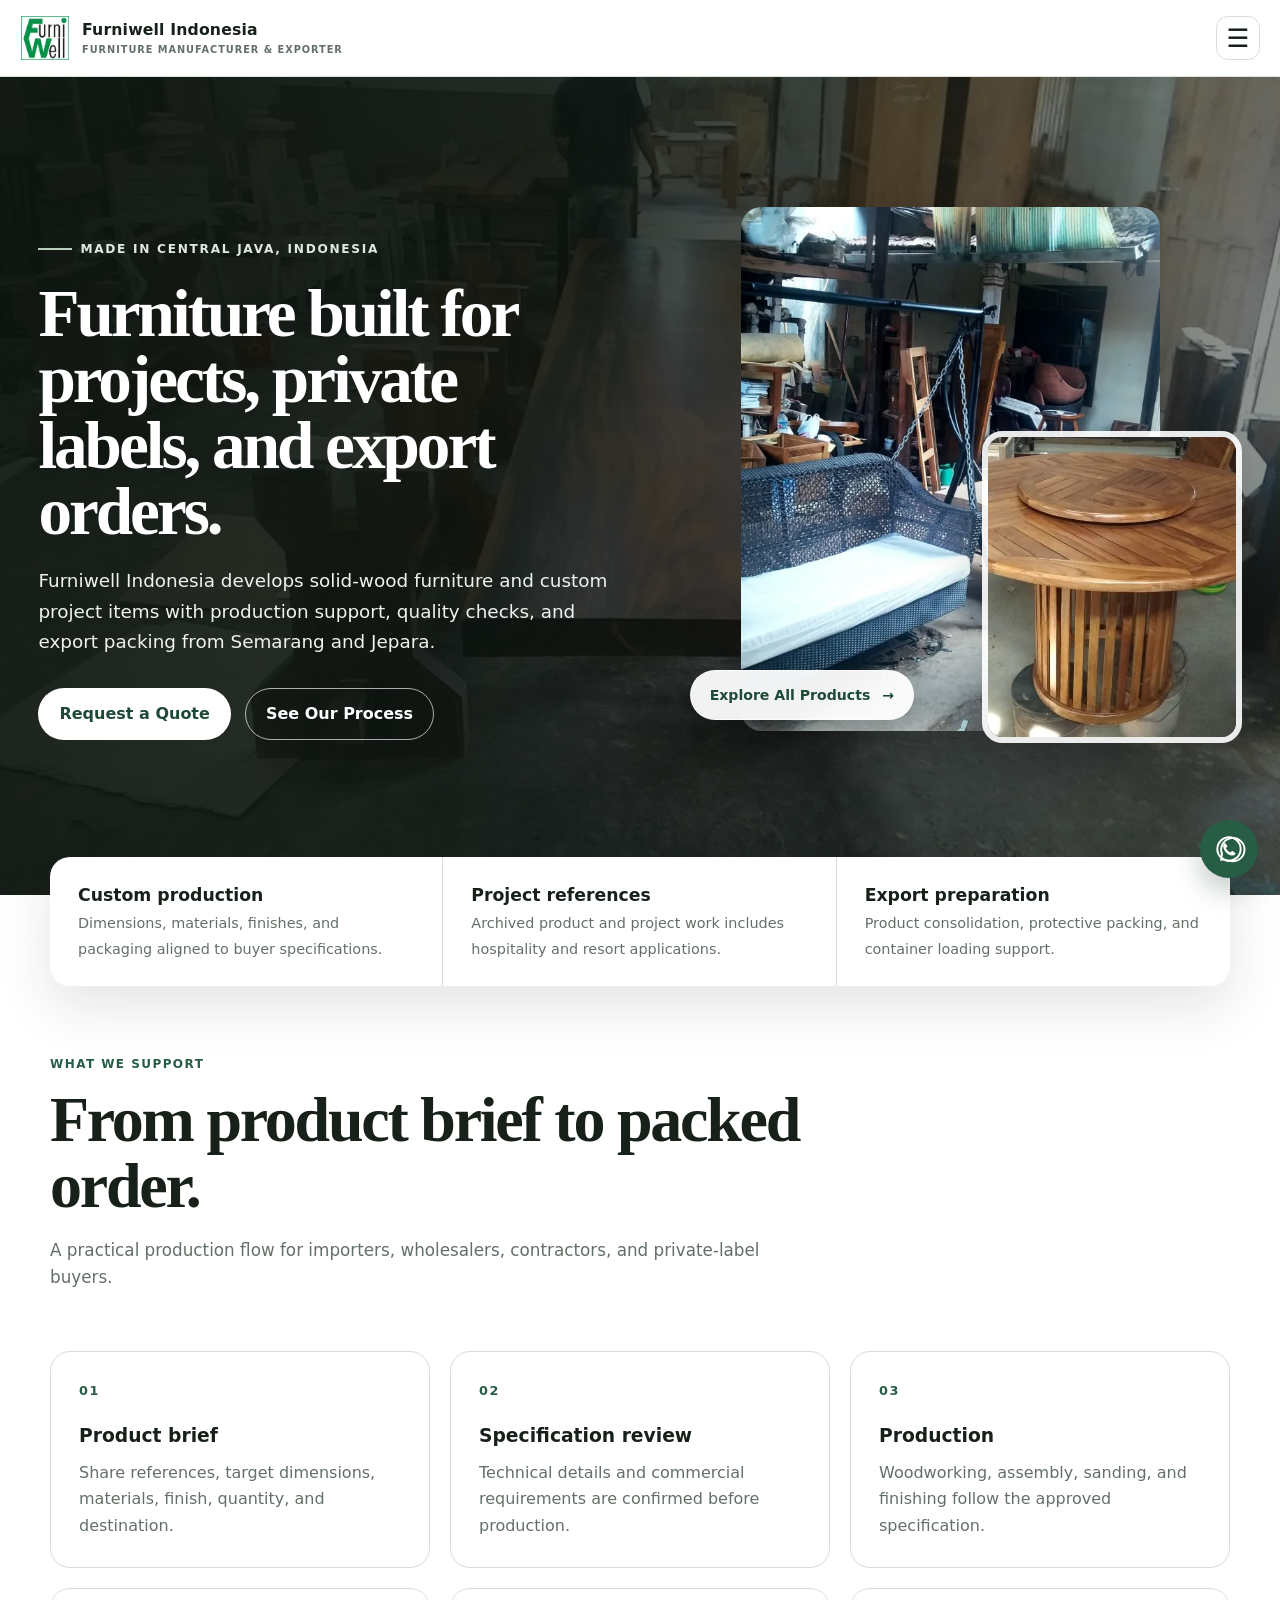
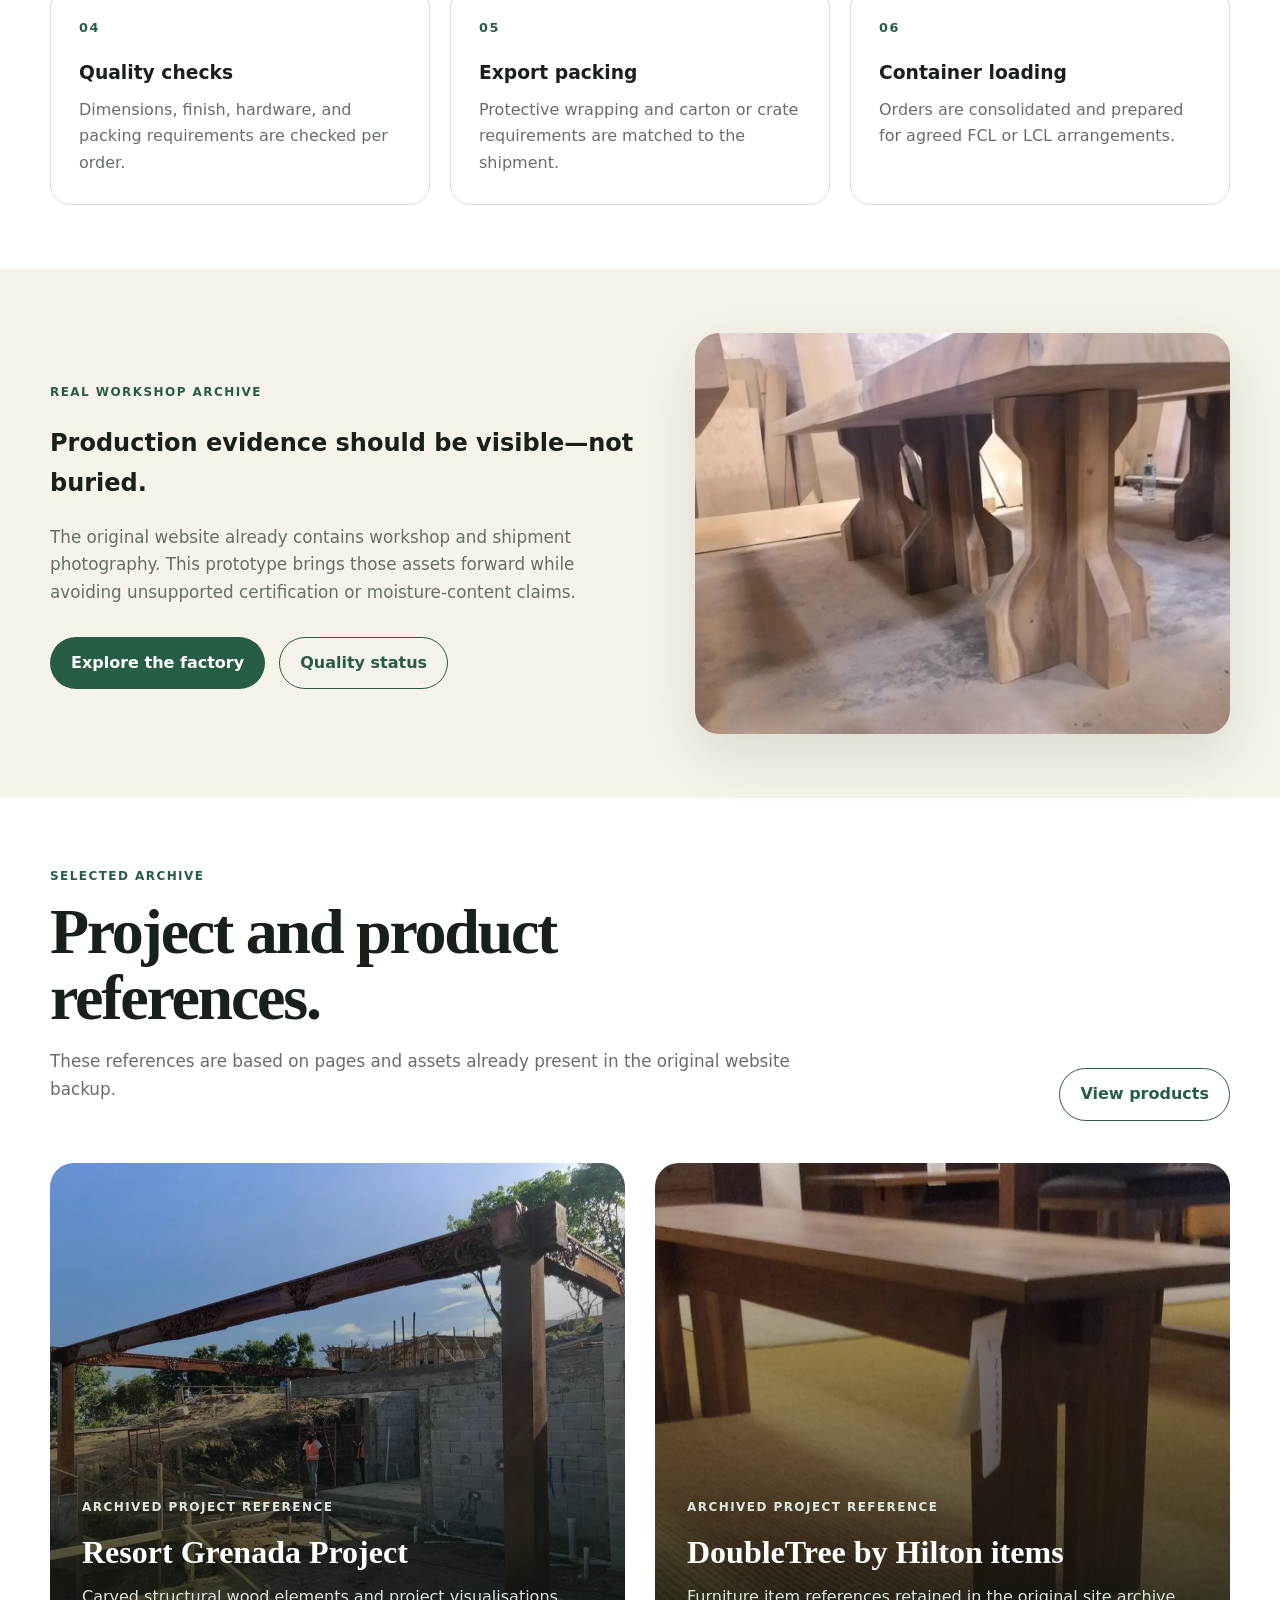
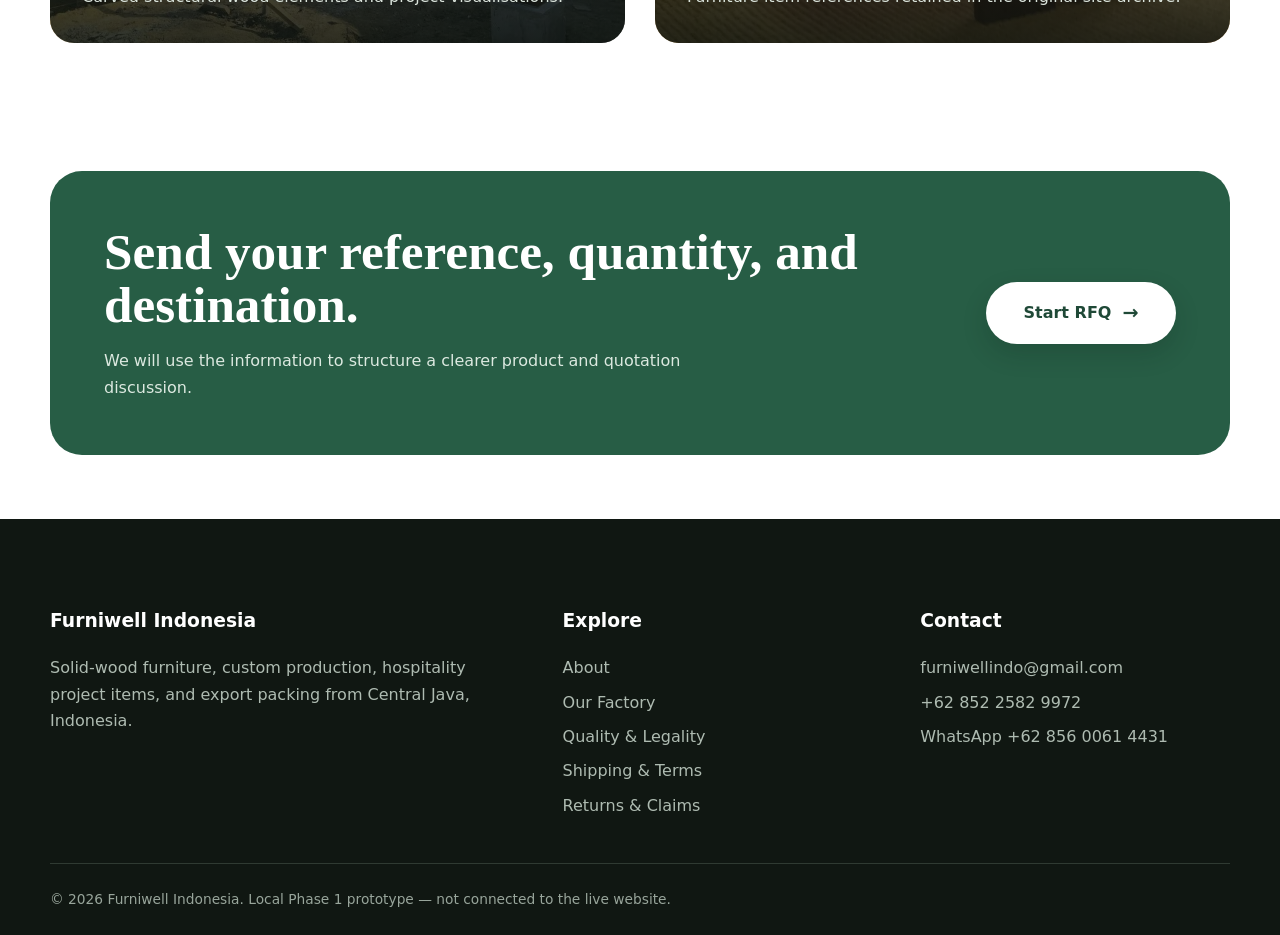
==== index.html @ 625d76b6 "first commit" ====
<!doctype html><html lang="en"><head><meta charset="utf-8"><meta name="viewport" content="width=device-width,initial-scale=1"><title data-i18n="home.title">Furniwell Indonesia | Solid-Wood Furniture Manufacturer &amp; Exporter</title><meta name="description" content="Indonesian solid-wood furniture manufacturer for custom production, hospitality projects, and export orders."><link rel="stylesheet" href="assets/css/styles.css?v=8"></head><body><a class="skip" href="#main" data-i18n="shared.skip">Skip to content</a><header class="site-header"><div class="container nav"><a class="brand" href="index.html"><img src="assets/images/logo.webp" alt="Furniwell Indonesia logo"><span>Furniwell Indonesia<small data-i18n="shared.tagline">Furniture manufacturer &amp; exporter</small></span></a><button class="menu-toggle" type="button" aria-expanded="false" aria-controls="site-menu" aria-label="Open navigation" data-i18n-aria-label="nav.open">☰</button><nav class="menu" id="site-menu" aria-label="Main navigation" data-i18n-aria-label="nav.label"><a href="index.html" aria-current="page" data-i18n="nav.home">Home</a><a href="about.html" data-i18n="nav.about">About</a><a href="our-factory.html" data-i18n="nav.factory">Our Factory</a><a href="quality-legality.html" data-i18n="nav.quality">Quality &amp; Legality</a><a href="products.html" data-i18n="nav.products">Products</a><a href="shipping-terms.html" data-i18n="nav.shipping">Shipping &amp; Terms</a><a href="returns-claims.html" data-i18n="nav.returns">Returns &amp; Claims</a><a href="contact.html" data-i18n="footer.contact">Contact</a><a class="nav-cta" href="contact.html#rfq" data-i18n="nav.quote">Request a Quote</a><div class="language-switcher" role="group" data-i18n-aria-label="lang.label"><button type="button" class="language-option is-active" data-language="en" aria-pressed="true">EN</button><span aria-hidden="true">/</span><button type="button" class="language-option" data-language="id" aria-pressed="false">ID</button></div></nav></div></header>
<main id="main"><section class="hero"><div class="hero-inner"><div class="hero-copy"><span class="eyebrow" data-i18n="home.kicker">Made in Central Java, Indonesia</span><h1 data-i18n="home.hero">Furniture built for projects, private labels, and export orders.</h1><p data-i18n="home.heroText">Furniwell Indonesia develops solid-wood furniture and custom project items with production support, quality checks, and export packing from Semarang and Jepara.</p><div class="actions"><a class="btn btn-primary" href="contact.html#rfq" data-i18n="nav.quote">Request a Quote</a><a class="btn btn-outline" href="our-factory.html" data-i18n="home.processCta">See Our Process</a></div></div><div class="hero-products" aria-label="Selected Furniwell products" data-i18n-aria-label="home.productsLabel"><div class="hero-product-main"><img src="assets/images/product-lounge.webp" alt="Woven lounge seating set in the Furniwell workshop" width="1000" height="750" loading="eager"></div><div class="hero-product-secondary"><img src="assets/images/product-round-table.webp" alt="Round solid wood dining table with a rotating centre" width="729" height="540"></div><a class="hero-products-link" href="products.html"><span data-i18n="home.exploreAllProducts">Explore All Products</span><span aria-hidden="true">→</span></a></div></div></section>
<div class="trust-strip"><div class="container trust-grid"><div class="trust-item"><strong data-i18n="home.custom">Custom production</strong><span data-i18n="home.customText">Dimensions, materials, finishes, and packaging aligned to buyer specifications.</span></div><div class="trust-item"><strong data-i18n="home.projects">Project references</strong><span data-i18n="home.projectsText">Archived product and project work includes hospitality and resort applications.</span></div><div class="trust-item"><strong data-i18n="home.export">Export preparation</strong><span data-i18n="home.exportText">Product consolidation, protective packing, and container loading support.</span></div></div></div>
<section><div class="container"><div class="section-head"><div><span class="kicker" data-i18n="home.support">What we support</span><h2 data-i18n="home.flowTitle">From product brief to packed order.</h2><p data-i18n="home.flowText">A practical production flow for importers, wholesalers, contractors, and private-label buyers.</p></div></div><div class="process-grid"><article class="process-card"><h3 data-i18n="home.brief">Product brief</h3><p data-i18n="home.briefText">Share references, target dimensions, materials, finish, quantity, and destination.</p></article><article class="process-card"><h3 data-i18n="home.spec">Specification review</h3><p data-i18n="home.specText">Technical details and commercial requirements are confirmed before production.</p></article><article class="process-card"><h3 data-i18n="contact.production">Production</h3><p data-i18n="home.productionText">Woodworking, assembly, sanding, and finishing follow the approved specification.</p></article><article class="process-card"><h3 data-i18n="home.qc">Quality checks</h3><p data-i18n="home.qcText">Dimensions, finish, hardware, and packing requirements are checked per order.</p></article><article class="process-card"><h3 data-i18n="home.packing">Export packing</h3><p data-i18n="home.packingText">Protective wrapping and carton or crate requirements are matched to the shipment.</p></article><article class="process-card"><h3 data-i18n="home.loading">Container loading</h3><p data-i18n="home.loadingText">Orders are consolidated and prepared for agreed FCL or LCL arrangements.</p></article></div></div></section>
<section class="section-soft"><div class="container split"><div><span class="kicker" data-i18n="home.archive">Real workshop archive</span><h2 data-i18n="home.evidenceTitle">Production evidence should be visible—not buried.</h2><p class="lede" data-i18n="home.evidenceText">The original website already contains workshop and shipment photography. This prototype brings those assets forward while avoiding unsupported certification or moisture-content claims.</p><div class="actions"><a class="btn btn-dark" href="our-factory.html" data-i18n="home.factoryCta">Explore the factory</a><a class="btn btn-light-outline" href="quality-legality.html" data-i18n="home.qualityCta">Quality status</a></div></div><div class="split-media"><img src="assets/images/workshop-table.webp" alt="Solid wood table under production in Furniwell workshop" loading="lazy"></div></div></section>
<section><div class="container"><div class="section-head"><div><span class="kicker" data-i18n="home.selected">Selected archive</span><h2 data-i18n="home.referencesTitle">Project and product references.</h2><p data-i18n="home.referencesText">These references are based on pages and assets already present in the original website backup.</p></div><a class="btn btn-light-outline" href="products.html" data-i18n="home.viewProducts">View products</a></div><div class="grid-2"><article class="project-card" style="background-image:url('assets/images/grenada-project.webp')"><div><span class="kicker" style="color:#dce9e0" data-i18n="home.projectArchive">Archived project reference</span><h3>Resort Grenada Project</h3><p data-i18n="home.grenadaText">Carved structural wood elements and project visualisations.</p></div></article><article class="project-card" style="background-image:url('assets/images/hilton-bench.webp')"><div><span class="kicker" style="color:#dce9e0" data-i18n="home.projectArchive">Archived project reference</span><h3>DoubleTree by Hilton items</h3><p data-i18n="home.hiltonText">Furniture item references retained in the original site archive.</p></div></article></div></div></section>
<section><div class="container cta home-rfq-cta"><div class="home-rfq-copy"><h2 data-i18n="home.finalTitle">Send your reference, quantity, and destination.</h2><p data-i18n="home.finalText">We will use the information to structure a clearer product and quotation discussion.</p></div><a class="btn btn-primary home-rfq-button" href="contact.html#rfq"><span data-i18n="home.finalCta">Start RFQ</span><span aria-hidden="true">→</span></a></div></section></main><footer class="site-footer"><div class="container"><div class="footer-grid"><div><h3>Furniwell Indonesia</h3><p data-i18n="footer.description">Solid-wood furniture, custom production, hospitality project items, and export packing from Central Java, Indonesia.</p></div><div><h3 data-i18n="footer.explore">Explore</h3><div class="footer-links"><a href="about.html" data-i18n="nav.about">About</a><a href="our-factory.html" data-i18n="nav.factory">Our Factory</a><a href="quality-legality.html" data-i18n="nav.quality">Quality &amp; Legality</a><a href="shipping-terms.html" data-i18n="nav.shipping">Shipping &amp; Terms</a><a href="returns-claims.html" data-i18n="nav.returns">Returns &amp; Claims</a></div></div><div><h3 data-i18n="footer.contact">Contact</h3><div class="footer-links"><a href="mailto:furniwellindo@gmail.com">furniwellindo@gmail.com</a><a href="tel:+6285225829972">+62 852 2582 9972</a><a href="https://wa.me/6285600614431">WhatsApp +62 856 0061 4431</a></div></div></div><div class="copyright" data-i18n="footer.copyright">© 2026 Furniwell Indonesia. Local Phase 1 prototype — not connected to the live website.</div></div></footer><a class="whatsapp-float" href="https://wa.me/6285600614431" aria-label="WhatsApp" title="WhatsApp"><svg viewBox="0 0 24 24" aria-hidden="true" focusable="false"><circle cx="12" cy="12" r="8.75"></circle><path d="M8.2 7.8c.35-.35.72-.45 1.08-.2l1.35 1.75c.2.28.18.6-.03.9l-.7.9c-.16.2-.16.43-.04.65.62 1.12 1.52 2.03 2.65 2.66.22.12.45.12.65-.04l.9-.7c.3-.22.62-.23.9-.03l1.75 1.35c.25.36.15.73-.2 1.08-.58.58-1.37.88-2.18.75-3.4-.54-6.1-3.24-6.65-6.65-.13-.8.17-1.6.75-2.18Z"></path><path d="m6.1 18.3.7-2.45A8.75 8.75 0 1 1 12 20.75a8.7 8.7 0 0 1-4.15-1.05L6.1 20.2l.5-1.9"></path></svg></a><script src="assets/js/translations.js?v=8"></script><script src="assets/js/main.js?v=8"></script></body></html>
---- assets/css/styles.css ----
:root{
  --ink:#172019;--muted:#647067;--green:#275d45;--green-2:#1f4937;
  --cream:#f6f3eb;--sand:#e9e2d3;--white:#fff;--line:#d9ded8;
  --warning:#fff3cd;--warning-ink:#665200;--radius:24px;--shadow:0 20px 55px rgba(23,32,25,.12);
  --max:1180px;
}
*{box-sizing:border-box}html{scroll-behavior:smooth}body{margin:0;font-family:Inter,ui-sans-serif,system-ui,-apple-system,"Segoe UI",sans-serif;color:var(--ink);background:var(--white);line-height:1.65}img{max-width:100%;display:block}a{color:inherit;text-decoration:none}button{font:inherit}.container{width:min(var(--max),calc(100% - 40px));margin-inline:auto}.skip{position:absolute;left:-9999px}.skip:focus{left:16px;top:16px;z-index:99;background:#fff;padding:10px 14px;border-radius:10px}.site-header{position:sticky;top:0;z-index:50;background:rgba(255,255,255,.94);backdrop-filter:blur(14px);border-bottom:1px solid rgba(217,222,216,.85)}.nav{height:76px;display:flex;align-items:center;justify-content:space-between;gap:24px}.brand{display:flex;align-items:center;gap:12px;font-weight:800;letter-spacing:.01em}.brand img{width:52px;height:46px;object-fit:contain}.brand span small{display:block;font-size:.68rem;font-weight:700;color:var(--muted);letter-spacing:.12em;text-transform:uppercase}.menu{display:flex;align-items:center;gap:24px;font-size:.94rem;font-weight:650}.menu a:hover,.menu a[aria-current="page"]{color:var(--green)}.menu .nav-cta{padding:10px 16px;border-radius:999px;background:var(--green);color:#fff}.menu-toggle{display:none;border:0;background:transparent;font-size:1.6rem}.hero{background:linear-gradient(115deg,rgba(17,28,21,.88),rgba(17,28,21,.38)),url('../images/hero-table.webp') center/cover;min-height:670px;color:#fff;display:flex;align-items:center}.hero-inner{padding:80px 0 60px;max-width:790px}.eyebrow{display:inline-flex;align-items:center;gap:8px;text-transform:uppercase;letter-spacing:.14em;font-size:.76rem;font-weight:800;color:#dfe9df}.eyebrow::before{content:"";width:34px;height:2px;background:#b7cfbc}.hero h1,.page-hero h1{font-family:Georgia,"Times New Roman",serif;font-size:clamp(3rem,7vw,5.8rem);line-height:.98;letter-spacing:-.045em;margin:22px 0}.hero p{font-size:1.15rem;max-width:690px;color:#eef3ef}.actions{display:flex;gap:14px;flex-wrap:wrap;margin-top:30px}.btn{display:inline-flex;justify-content:center;align-items:center;min-height:48px;padding:12px 20px;border-radius:999px;font-weight:800;border:1px solid transparent}.btn-primary{background:#fff;color:var(--green-2)}.btn-dark{background:var(--green);color:#fff}.btn-outline{border-color:rgba(255,255,255,.65);color:#fff}.btn-light-outline{border-color:var(--green);color:var(--green)}.trust-strip{margin-top:-38px;position:relative;z-index:2}.trust-grid{display:grid;grid-template-columns:repeat(3,1fr);background:#fff;border-radius:20px;box-shadow:var(--shadow);overflow:hidden}.trust-item{padding:24px 28px;border-right:1px solid var(--line)}.trust-item:last-child{border-right:0}.trust-item strong{display:block;font-size:1.08rem}.trust-item span{color:var(--muted);font-size:.9rem}section{padding:64px 0}.section-soft{background:var(--cream)}.section-dark{background:var(--ink);color:#fff}.section-head{display:flex;justify-content:space-between;align-items:end;gap:30px;margin-bottom:42px}.section-head>div{max-width:760px}.section-head h2,.content h2{font-family:Georgia,"Times New Roman",serif;font-size:clamp(2.2rem,5vw,4.2rem);line-height:1.04;letter-spacing:-.035em;margin:10px 0}.section-head p,.lede{color:var(--muted);font-size:1.05rem}.section-dark .section-head p{color:#bcc8bf}.grid-3{display:grid;grid-template-columns:repeat(3,1fr);gap:24px}.grid-2{display:grid;grid-template-columns:repeat(2,1fr);gap:30px}.card{border:1px solid var(--line);border-radius:var(--radius);overflow:hidden;background:#fff}.card-media{aspect-ratio:4/3;object-fit:cover;width:100%}.card-body{padding:24px}.card h3{font-family:Georgia,"Times New Roman",serif;font-size:1.55rem;margin:0 0 8px}.card p{color:var(--muted);margin:0}.kicker{color:var(--green);font-size:.75rem;font-weight:850;letter-spacing:.12em;text-transform:uppercase}.process-grid{display:grid;grid-template-columns:repeat(3,1fr);gap:20px;counter-reset:step}.process-card{counter-increment:step;padding:28px;border-radius:20px;background:#fff;border:1px solid var(--line)}.process-card::before{content:"0" counter(step);display:block;color:var(--green);font-size:.8rem;font-weight:900;letter-spacing:.13em;margin-bottom:20px}.process-card h3{margin:0 0 8px}.process-card p{margin:0;color:var(--muted)}.split{display:grid;grid-template-columns:1.05fr .95fr;gap:54px;align-items:center}.split-media{border-radius:var(--radius);overflow:hidden;box-shadow:var(--shadow)}.split-media img{width:100%;aspect-ratio:4/3;object-fit:cover}.quote-box{padding:28px;border-left:4px solid var(--green);background:var(--cream);border-radius:0 18px 18px 0}.project-card{position:relative;min-height:480px;border-radius:var(--radius);overflow:hidden;color:#fff;display:flex;align-items:end;padding:32px;background-size:cover;background-position:center}.project-card::before{content:"";position:absolute;inset:0;background:linear-gradient(transparent,rgba(12,18,14,.86))}.project-card>*{position:relative}.project-card h3{font-family:Georgia,"Times New Roman",serif;font-size:2rem;margin:6px 0}.project-card p{margin:0;color:#dbe4dc}.cta{border-radius:32px;background:var(--green);color:#fff;padding:54px;display:flex;align-items:center;justify-content:space-between;gap:30px}.cta h2{font-family:Georgia,"Times New Roman",serif;font-size:clamp(2rem,4vw,3.6rem);margin:0;line-height:1.05}.cta p{color:#dce9e0;max-width:650px}.page-hero{padding:80px 0 50px;background:var(--cream)}.page-hero h1{font-size:clamp(3rem,7vw,5.4rem);max-width:940px}.page-hero p{max-width:780px;font-size:1.12rem;color:var(--muted)}.notice{background:var(--warning);color:var(--warning-ink);border:1px solid #eadb9a;padding:16px 18px;border-radius:14px;margin:24px 0}.content{max-width:850px}.content h2{font-size:2.35rem;margin-top:52px}.content h3{margin-top:34px;font-size:1.35rem}.content p,.content li{color:#455048}.content ul,.content ol{padding-left:22px}.wide-content{max-width:none}.info-table{width:100%;border-collapse:collapse;margin-top:24px}.info-table th,.info-table td{text-align:left;padding:16px;border-bottom:1px solid var(--line);vertical-align:top}.info-table th{width:28%;color:var(--green)}.status{display:inline-flex;padding:5px 10px;border-radius:999px;background:#eff3ef;color:#3b5142;font-size:.78rem;font-weight:800}.status-pending{background:#fff3cd;color:#6f5800}.contact-grid{display:grid;grid-template-columns:repeat(3,1fr);gap:22px}.contact-card{padding:26px;border-radius:20px;border:1px solid var(--line);background:#fff}.contact-card h3{margin-top:0}.contact-card p{color:var(--muted)}.article-meta{font-size:.9rem;color:var(--muted)}.article-body{max-width:820px}.article-body>p:first-of-type{font-size:1.2rem;color:#354038}.article-body h2{font-size:2rem;margin-top:48px}.article-body blockquote{margin:32px 0;padding:24px 28px;background:var(--cream);border-radius:18px;border-left:4px solid var(--green)}.site-footer{background:#101712;color:#dce3dd;padding:68px 0 24px}.footer-grid{display:grid;grid-template-columns:1.2fr .8fr .8fr;gap:48px}.site-footer h3{color:#fff}.site-footer p,.site-footer a{color:#aebbb1}.site-footer a:hover{color:#fff}.footer-links{display:grid;gap:8px}.copyright{border-top:1px solid #2f3a32;margin-top:44px;padding-top:24px;font-size:.86rem;color:#98a59b}.whatsapp-float{position:fixed;right:22px;bottom:22px;z-index:45;background:#226743;color:#fff;padding:13px 17px;border-radius:999px;font-weight:850;box-shadow:0 16px 38px rgba(0,0,0,.2)}
@media(max-width:900px){.menu-toggle{display:block}.menu{display:none;position:absolute;top:76px;left:0;right:0;background:#fff;padding:22px 24px;border-bottom:1px solid var(--line);flex-direction:column;align-items:flex-start}.menu.is-open{display:flex}.trust-grid,.grid-3,.process-grid,.contact-grid{grid-template-columns:1fr}.trust-item{border-right:0;border-bottom:1px solid var(--line)}.split,.grid-2,.footer-grid{grid-template-columns:1fr}.section-head,.cta{align-items:flex-start;flex-direction:column}.hero{min-height:620px}.project-card{min-height:400px}}
@media(max-width:560px){.container{width:min(var(--max),calc(100% - 28px))}.brand span{display:none}.hero-inner{padding:60px 0 50px}.hero h1{font-size:3.2rem}.actions{flex-direction:column}.btn{width:100%}section{padding:48px 0}.page-hero{padding:56px 0 32px}.cta{padding:34px 24px}.info-table,.info-table tbody,.info-table tr,.info-table th,.info-table td{display:block}.info-table th{width:auto;padding-bottom:4px}.info-table td{padding-top:4px}.whatsapp-float{right:14px;bottom:14px}}

/* Navbar refinement — v2 */
.site-header .nav{
  width:min(1320px,calc(100% - 40px));
  height:82px;
  gap:18px;
}
.brand{
  flex:0 0 auto;
  min-width:0;
  white-space:nowrap;
}
.brand img{
  width:50px;
  height:44px;
  flex:0 0 auto;
}
.brand span{
  line-height:1.15;
  font-size:.98rem;
}
.brand span small{
  margin-top:5px;
  font-size:.61rem;
  line-height:1.2;
  letter-spacing:.1em;
}
.menu{
  flex:1 1 auto;
  justify-content:flex-end;
  gap:clamp(10px,1vw,17px);
  min-width:0;
  font-size:.84rem;
  line-height:1.2;
}
.menu a{
  display:inline-flex;
  align-items:center;
  min-height:42px;
  white-space:nowrap;
  position:relative;
}
.menu a:not(.nav-cta)::after{
  content:"";
  position:absolute;
  left:0;
  right:0;
  bottom:3px;
  height:2px;
  border-radius:999px;
  background:var(--green);
  transform:scaleX(0);
  transform-origin:center;
  transition:transform .2s ease;
}
.menu a:not(.nav-cta):hover::after,
.menu a[aria-current="page"]:not(.nav-cta)::after{
  transform:scaleX(1);
}
.menu .nav-cta{
  min-height:42px;
  padding:10px 15px;
  margin-left:2px;
  box-shadow:0 8px 20px rgba(39,93,69,.16);
}
.language-switcher{
  display:inline-flex;
  align-items:center;
  flex:0 0 auto;
  gap:5px;
  min-height:42px;
  padding:4px;
  border:1px solid var(--line);
  border-radius:999px;
  color:var(--muted);
}
.language-option{
  min-width:32px;
  height:32px;
  padding:0 7px;
  border:0;
  border-radius:999px;
  background:transparent;
  color:inherit;
  font-size:.75rem;
  font-weight:850;
  cursor:pointer;
}
.language-option:hover,
.language-option.is-active{
  background:var(--green);
  color:#fff;
}
.menu-toggle{
  width:44px;
  height:44px;
  align-items:center;
  justify-content:center;
  border:1px solid var(--line);
  border-radius:12px;
  color:var(--ink);
  cursor:pointer;
}

@media(max-width:1320px){
  .site-header .nav{height:76px}
  .menu-toggle{display:inline-flex}
  .menu{
    display:none;
    position:absolute;
    top:76px;
    left:0;
    right:0;
    max-height:calc(100vh - 76px);
    overflow-y:auto;
    background:#fff;
    padding:14px 24px 22px;
    border-bottom:1px solid var(--line);
    box-shadow:0 18px 36px rgba(23,32,25,.1);
    flex-direction:column;
    align-items:stretch;
    gap:0;
  }
  .menu.is-open{display:flex}
  .menu a{
    width:100%;
    min-height:48px;
    padding:10px 2px;
    border-bottom:1px solid #edf0ed;
    font-size:.95rem;
  }
  .menu a:not(.nav-cta)::after{display:none}
  .menu .nav-cta{
    width:100%;
    min-height:48px;
    margin:16px 0 0;
    padding:12px 18px;
    justify-content:center;
    border-bottom:0;
  }
  .language-switcher{
    width:100%;
    min-height:48px;
    margin-top:12px;
    justify-content:center;
    border-radius:14px;
  }
  .language-option{
    min-width:52px;
    height:36px;
  }
}

@media(max-width:620px){
  .site-header .nav{width:min(100% - 28px,1320px)}
  .brand{gap:9px}
  .brand img{width:43px;height:40px}
  .brand span{display:block;font-size:.88rem}
  .brand span small{display:none}
  .menu{padding-inline:18px}
}

@media(max-width:380px){
  .brand span{font-size:.8rem}
}

@media(max-width:560px){
  .page-hero h1{
    font-size:clamp(2.45rem,11.5vw,3rem);
    line-height:1.02;
    overflow-wrap:break-word;
  }
  .page-hero p{font-size:1rem}
  .whatsapp-float{
    width:50px;
    height:50px;
    padding:0;
    border-radius:50%;
    display:flex;
    align-items:center;
    justify-content:center;
    font-size:0;
  }
  .whatsapp-float::before{
    content:"WA";
    font-size:.78rem;
    letter-spacing:.04em;
  }
}

/* Homepage hero product collage */
.hero{
  min-height:calc(100svh - 82px);
  background:
    linear-gradient(105deg,rgba(12,20,15,.94) 0%,rgba(12,20,15,.86) 42%,rgba(12,20,15,.56) 68%,rgba(12,20,15,.42) 100%),
    url('../images/hero-table.webp') center/cover;
}
.hero-inner{
  width:min(1440px,calc(100% - clamp(48px,6vw,112px)));
  max-width:none;
  margin-inline:auto;
  padding:clamp(56px,7vh,88px) 0;
  display:grid;
  grid-template-columns:minmax(0,1.02fr) minmax(420px,.98fr);
  align-items:center;
  gap:clamp(42px,6vw,96px);
}
.hero-copy{
  width:100%;
  max-width:720px;
}
.hero-copy h1{
  max-width:680px;
  font-size:clamp(3.6rem,5.25vw,5.65rem);
}
.hero-copy p{max-width:650px}
.hero-products{
  position:relative;
  width:100%;
  min-height:clamp(500px,62vh,660px);
  justify-self:end;
}
.hero-product-main,
.hero-product-secondary{
  overflow:hidden;
  border-radius:clamp(20px,1.6vw,26px);
  box-shadow:0 22px 55px rgba(0,0,0,.22);
}
.hero-product-main{
  width:min(76%,500px);
  aspect-ratio:4/5;
  margin-left:clamp(8px,4vw,64px);
}
.hero-product-secondary{
  position:absolute;
  right:0;
  bottom:4%;
  width:min(47%,310px);
  aspect-ratio:5/6;
  border:6px solid rgba(255,255,255,.9);
}
.hero-product-main img,
.hero-product-secondary img{
  width:100%;
  height:100%;
  object-fit:cover;
}
.hero-product-main img{object-position:48% center}
.hero-product-secondary img{object-position:center}
.hero-products-link{
  position:absolute;
  left:0;
  bottom:8%;
  z-index:2;
  display:inline-flex;
  align-items:center;
  justify-content:center;
  gap:12px;
  min-height:50px;
  padding:11px 19px;
  border:1px solid rgba(255,255,255,.68);
  border-radius:999px;
  background:rgba(255,255,255,.94);
  color:var(--green-2);
  font-size:.88rem;
  font-weight:850;
  box-shadow:0 14px 32px rgba(0,0,0,.18);
}
.hero-products-link:hover{
  background:#fff;
  transform:translateY(-1px);
}

@media(max-width:1199px) and (min-width:768px){
  .hero{min-height:calc(100svh - 76px)}
  .hero-inner{
    width:min(100% - 40px,1100px);
    padding:56px 0 64px;
    grid-template-columns:minmax(0,1.08fr) minmax(300px,.92fr);
    gap:30px;
  }
  .hero-copy h1{
    max-width:560px;
    font-size:clamp(2.85rem,5.8vw,4.2rem);
  }
  .hero-copy p{font-size:1rem}
  .hero-products{min-height:440px}
  .hero-product-main{
    width:78%;
    margin-left:0;
  }
  .hero-product-secondary{
    width:48%;
    bottom:5%;
    border-width:5px;
  }
  .hero-products-link{
    left:auto;
    right:30%;
    bottom:2%;
    min-height:46px;
    padding:10px 15px;
    font-size:.8rem;
  }
}

@media(max-width:767px){
  .hero{
    min-height:auto;
    background:
      linear-gradient(165deg,rgba(12,20,15,.94) 0%,rgba(12,20,15,.83) 54%,rgba(12,20,15,.62) 100%),
      url('../images/hero-table.webp') center/cover;
  }
  .hero-inner{
    width:min(100% - 28px,720px);
    padding:52px 0 42px;
    grid-template-columns:1fr;
    gap:38px;
  }
  .hero-copy{max-width:none}
  .hero-copy h1{
    max-width:560px;
    font-size:clamp(3rem,14vw,4rem);
  }
  .hero-products{
    min-height:0;
    display:grid;
    grid-template-columns:minmax(0,1fr) minmax(110px,.68fr);
    align-items:end;
    gap:12px;
  }
  .hero-product-main{
    width:100%;
    margin:0;
    aspect-ratio:4/5;
  }
  .hero-product-secondary{
    position:static;
    width:100%;
    aspect-ratio:4/5;
    border-width:4px;
  }
  .hero-products-link{
    position:static;
    grid-column:1/-1;
    width:100%;
    min-height:50px;
    margin-top:2px;
  }
}

@media(max-width:390px){
  .hero-copy h1{font-size:clamp(2.75rem,13.5vw,3.25rem)}
  .hero-products{grid-template-columns:minmax(0,1fr) minmax(104px,.62fr)}
}

/* Homepage CTA and global floating WhatsApp refinements */
.whatsapp-float{
  right:22px;
  bottom:22px;
  width:58px;
  height:58px;
  padding:0;
  display:inline-flex;
  align-items:center;
  justify-content:center;
  border-radius:50%;
  background:var(--green);
  color:#fff;
  font-size:0;
  box-shadow:0 12px 28px rgba(15,43,30,.26);
  transition:transform .2s ease,background-color .2s ease,box-shadow .2s ease;
}
.whatsapp-float:hover{
  background:var(--green-2);
  transform:translateY(-3px) scale(1.03);
  box-shadow:0 16px 32px rgba(15,43,30,.3);
}
.whatsapp-float:focus-visible{
  outline:3px solid rgba(255,255,255,.92);
  outline-offset:3px;
}
.whatsapp-float::before{content:none}
.whatsapp-float svg{
  width:32px;
  height:32px;
  overflow:visible;
}
.whatsapp-float svg circle,
.whatsapp-float svg path:last-child{
  fill:none;
  stroke:currentColor;
  stroke-width:1.45;
  stroke-linecap:round;
  stroke-linejoin:round;
}
.whatsapp-float svg path:first-of-type{fill:currentColor}

.home-rfq-cta{
  display:grid;
  grid-template-columns:minmax(0,1fr) auto;
  align-items:center;
  gap:clamp(32px,6vw,80px);
}
.home-rfq-copy{max-width:760px}
.home-rfq-copy p{margin-bottom:0}
.home-rfq-button{
  min-width:190px;
  min-height:56px;
  padding:14px 26px;
  gap:11px;
  white-space:nowrap;
  font-size:1rem;
  font-weight:750;
  box-shadow:0 10px 24px rgba(10,30,20,.18);
  transition:transform .2s ease,box-shadow .2s ease;
}
.home-rfq-button:hover{
  transform:translateY(-2px);
  box-shadow:0 14px 28px rgba(10,30,20,.22);
}
.home-rfq-button span[aria-hidden="true"]{font-size:1.2rem}

@media(max-width:767px){
  .whatsapp-float{
    right:20px;
    bottom:20px;
    width:56px;
    height:56px;
  }
  .whatsapp-float svg{
    width:30px;
    height:30px;
  }
  .home-rfq-cta{
    grid-template-columns:1fr;
    align-items:start;
    gap:26px;
  }
  .home-rfq-button{
    width:100%;
    min-height:56px;
  }
}
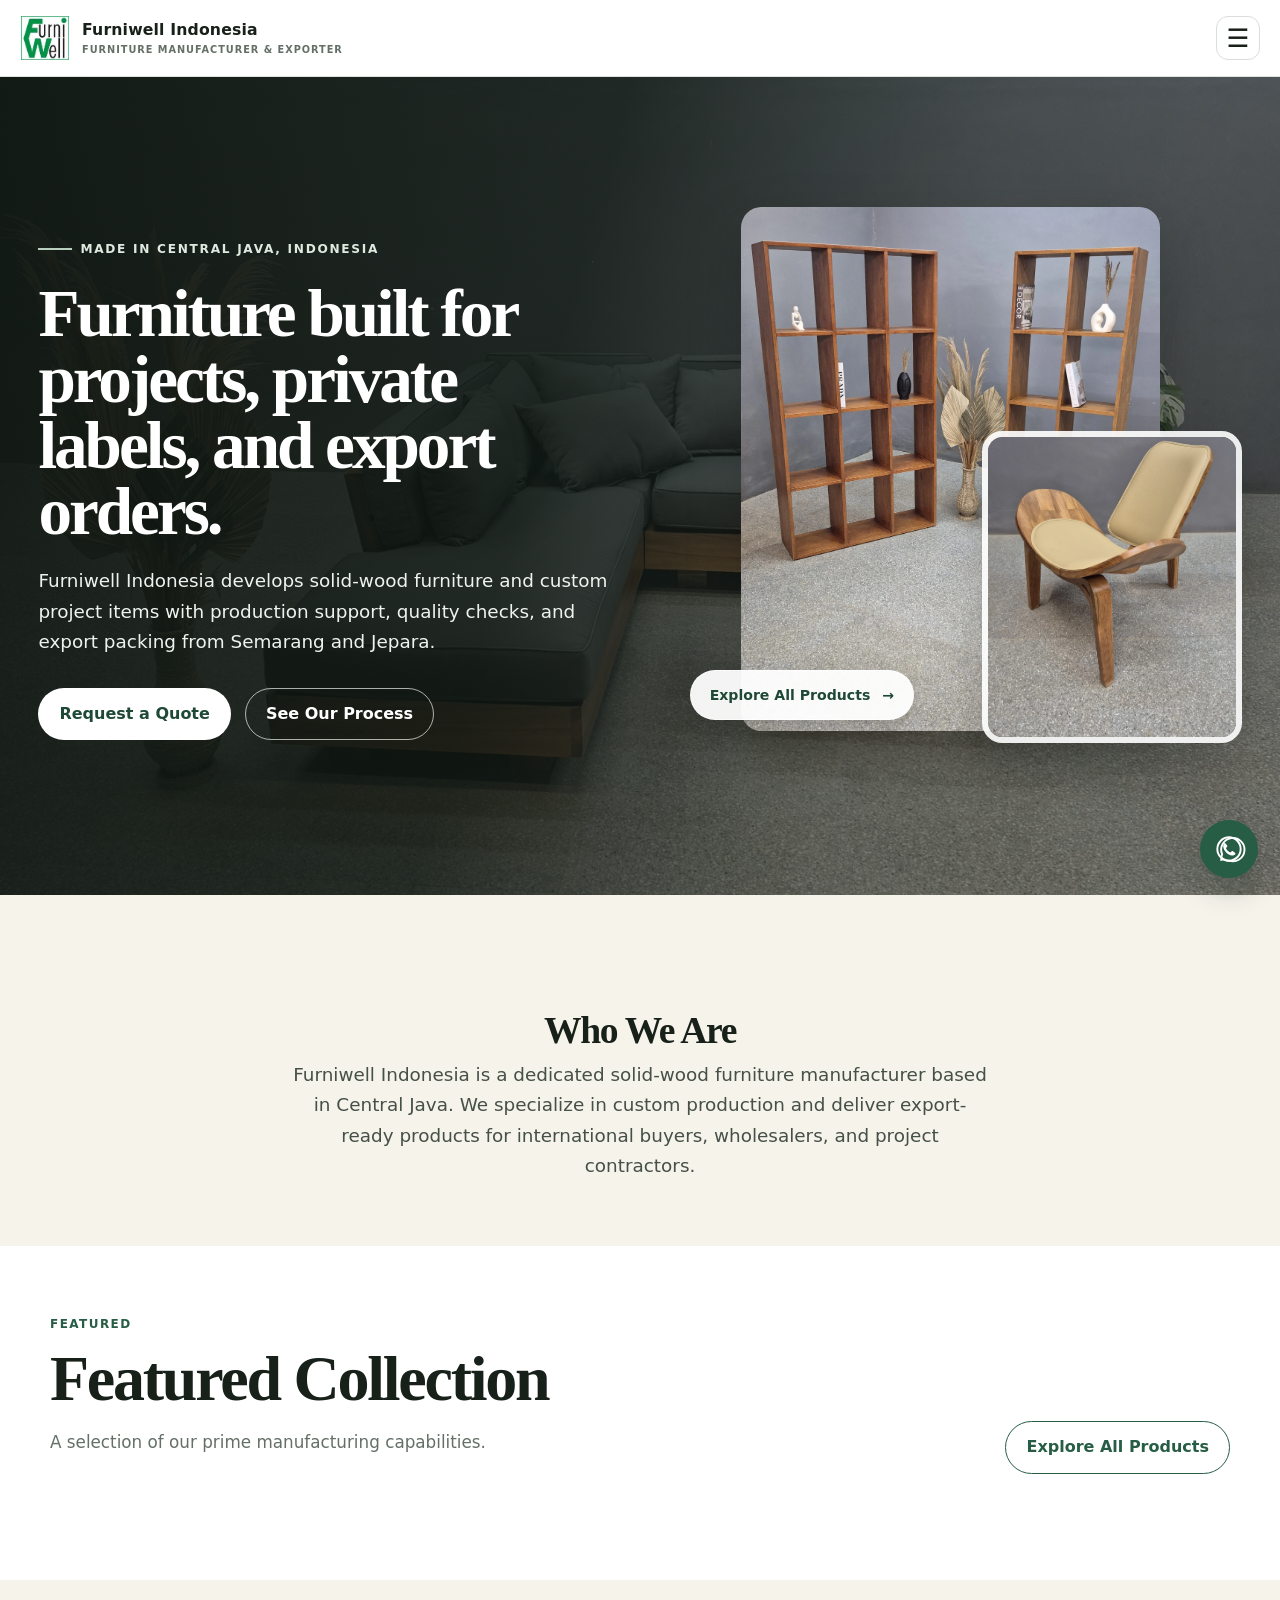
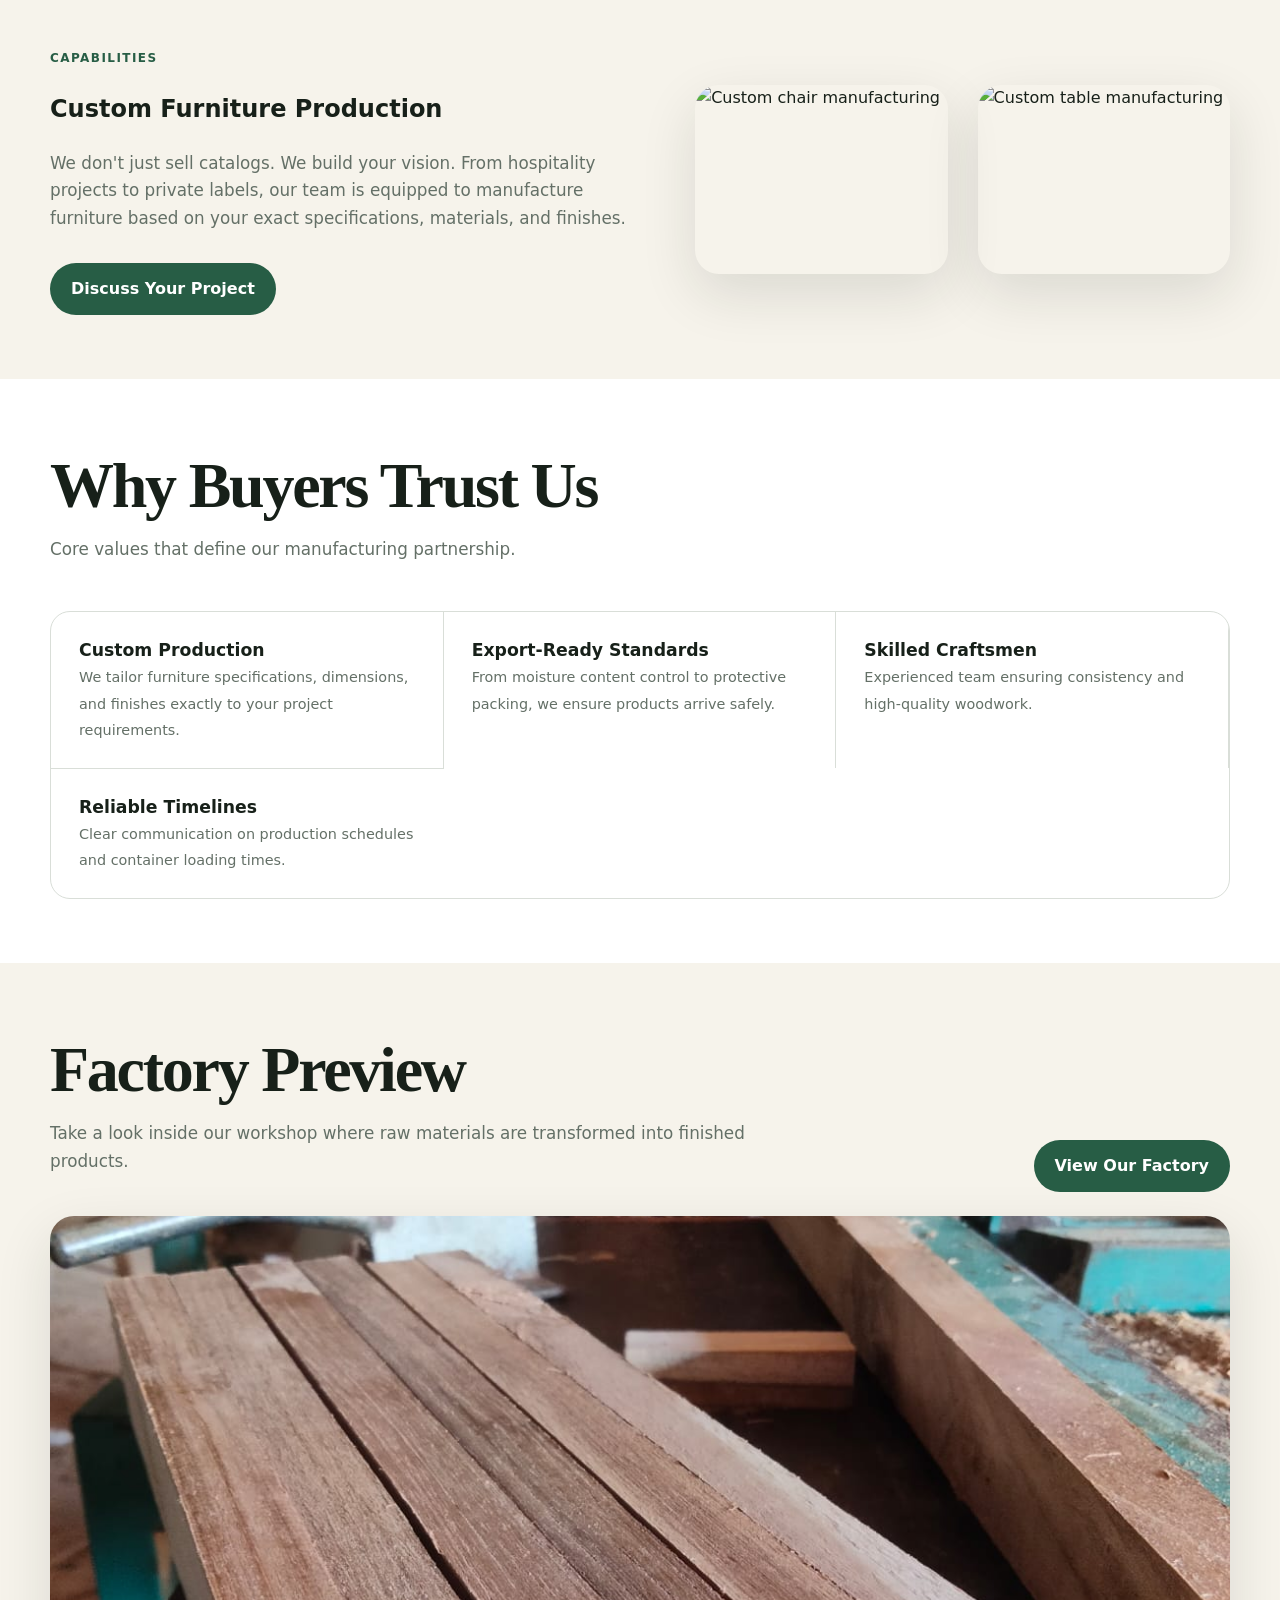
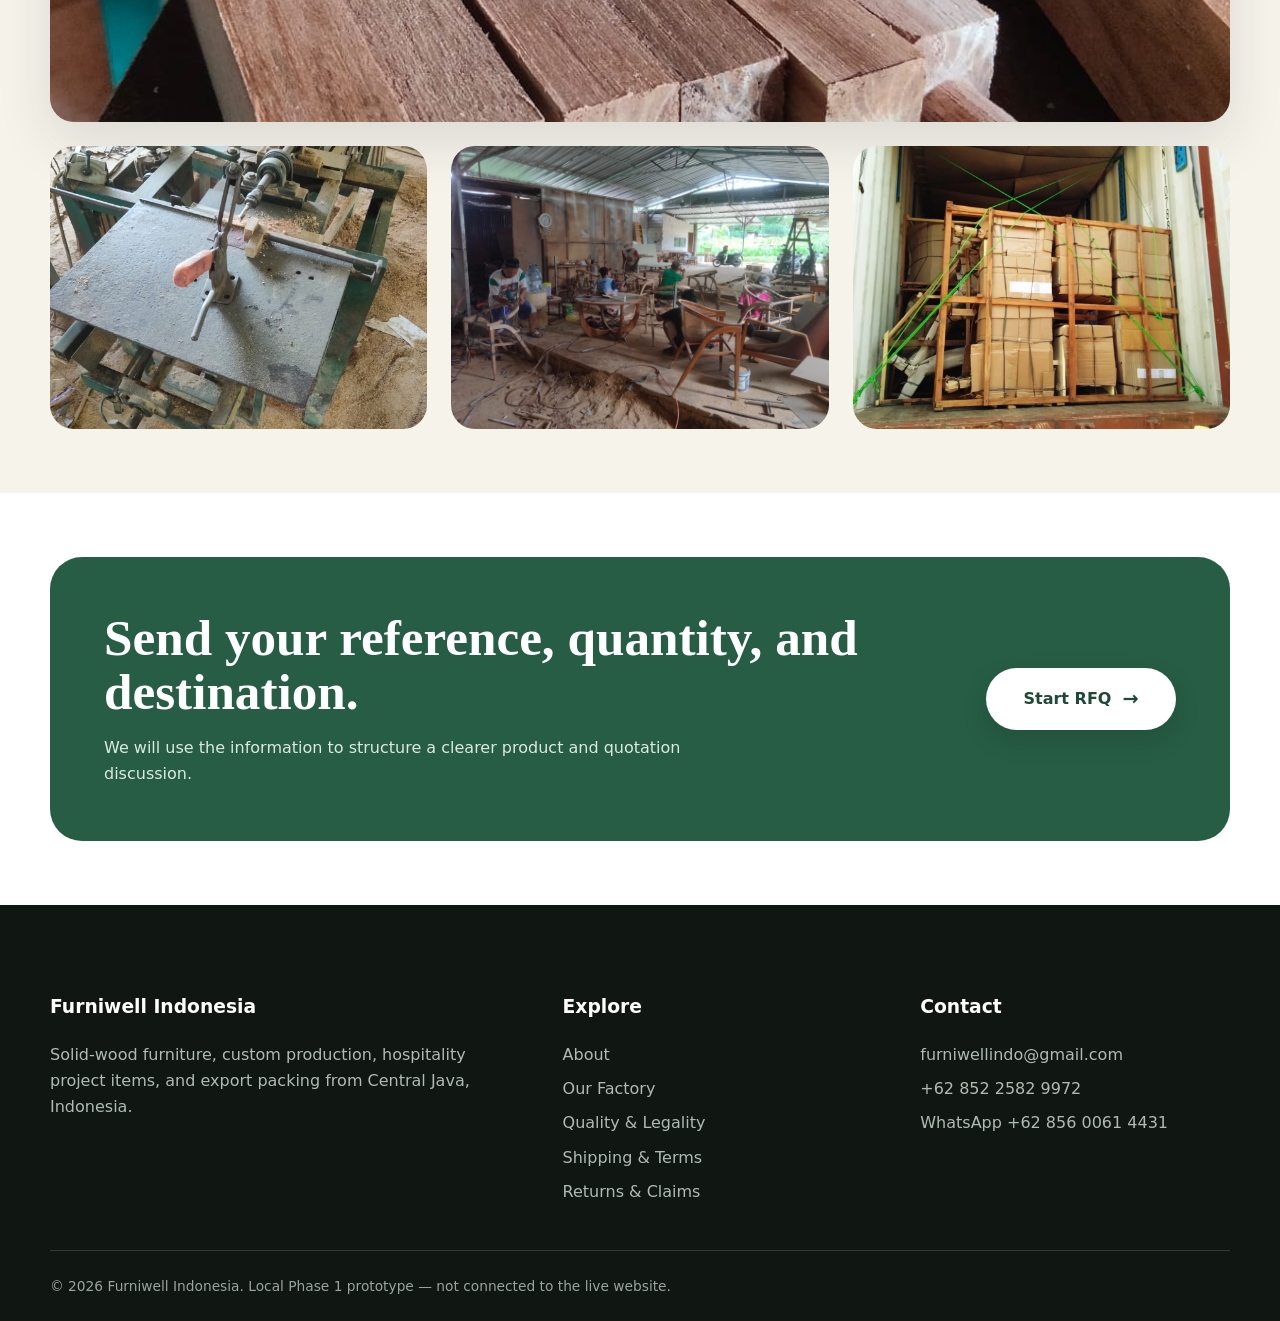
==== commit 0b61e6db: "Update penambahan foto" ====
--- a/index.html
+++ b/index.html
@@ -1,7 +1,106 @@
-<!doctype html><html lang="en"><head><meta charset="utf-8"><meta name="viewport" content="width=device-width,initial-scale=1"><title data-i18n="home.title">Furniwell Indonesia | Solid-Wood Furniture Manufacturer &amp; Exporter</title><meta name="description" content="Indonesian solid-wood furniture manufacturer for custom production, hospitality projects, and export orders."><link rel="stylesheet" href="assets/css/styles.css?v=8"></head><body><a class="skip" href="#main" data-i18n="shared.skip">Skip to content</a><header class="site-header"><div class="container nav"><a class="brand" href="index.html"><img src="assets/images/logo.webp" alt="Furniwell Indonesia logo"><span>Furniwell Indonesia<small data-i18n="shared.tagline">Furniture manufacturer &amp; exporter</small></span></a><button class="menu-toggle" type="button" aria-expanded="false" aria-controls="site-menu" aria-label="Open navigation" data-i18n-aria-label="nav.open">☰</button><nav class="menu" id="site-menu" aria-label="Main navigation" data-i18n-aria-label="nav.label"><a href="index.html" aria-current="page" data-i18n="nav.home">Home</a><a href="about.html" data-i18n="nav.about">About</a><a href="our-factory.html" data-i18n="nav.factory">Our Factory</a><a href="quality-legality.html" data-i18n="nav.quality">Quality &amp; Legality</a><a href="products.html" data-i18n="nav.products">Products</a><a href="shipping-terms.html" data-i18n="nav.shipping">Shipping &amp; Terms</a><a href="returns-claims.html" data-i18n="nav.returns">Returns &amp; Claims</a><a href="contact.html" data-i18n="footer.contact">Contact</a><a class="nav-cta" href="contact.html#rfq" data-i18n="nav.quote">Request a Quote</a><div class="language-switcher" role="group" data-i18n-aria-label="lang.label"><button type="button" class="language-option is-active" data-language="en" aria-pressed="true">EN</button><span aria-hidden="true">/</span><button type="button" class="language-option" data-language="id" aria-pressed="false">ID</button></div></nav></div></header>
-<main id="main"><section class="hero"><div class="hero-inner"><div class="hero-copy"><span class="eyebrow" data-i18n="home.kicker">Made in Central Java, Indonesia</span><h1 data-i18n="home.hero">Furniture built for projects, private labels, and export orders.</h1><p data-i18n="home.heroText">Furniwell Indonesia develops solid-wood furniture and custom project items with production support, quality checks, and export packing from Semarang and Jepara.</p><div class="actions"><a class="btn btn-primary" href="contact.html#rfq" data-i18n="nav.quote">Request a Quote</a><a class="btn btn-outline" href="our-factory.html" data-i18n="home.processCta">See Our Process</a></div></div><div class="hero-products" aria-label="Selected Furniwell products" data-i18n-aria-label="home.productsLabel"><div class="hero-product-main"><img src="assets/images/product-lounge.webp" alt="Woven lounge seating set in the Furniwell workshop" width="1000" height="750" loading="eager"></div><div class="hero-product-secondary"><img src="assets/images/product-round-table.webp" alt="Round solid wood dining table with a rotating centre" width="729" height="540"></div><a class="hero-products-link" href="products.html"><span data-i18n="home.exploreAllProducts">Explore All Products</span><span aria-hidden="true">→</span></a></div></div></section>
-<div class="trust-strip"><div class="container trust-grid"><div class="trust-item"><strong data-i18n="home.custom">Custom production</strong><span data-i18n="home.customText">Dimensions, materials, finishes, and packaging aligned to buyer specifications.</span></div><div class="trust-item"><strong data-i18n="home.projects">Project references</strong><span data-i18n="home.projectsText">Archived product and project work includes hospitality and resort applications.</span></div><div class="trust-item"><strong data-i18n="home.export">Export preparation</strong><span data-i18n="home.exportText">Product consolidation, protective packing, and container loading support.</span></div></div></div>
-<section><div class="container"><div class="section-head"><div><span class="kicker" data-i18n="home.support">What we support</span><h2 data-i18n="home.flowTitle">From product brief to packed order.</h2><p data-i18n="home.flowText">A practical production flow for importers, wholesalers, contractors, and private-label buyers.</p></div></div><div class="process-grid"><article class="process-card"><h3 data-i18n="home.brief">Product brief</h3><p data-i18n="home.briefText">Share references, target dimensions, materials, finish, quantity, and destination.</p></article><article class="process-card"><h3 data-i18n="home.spec">Specification review</h3><p data-i18n="home.specText">Technical details and commercial requirements are confirmed before production.</p></article><article class="process-card"><h3 data-i18n="contact.production">Production</h3><p data-i18n="home.productionText">Woodworking, assembly, sanding, and finishing follow the approved specification.</p></article><article class="process-card"><h3 data-i18n="home.qc">Quality checks</h3><p data-i18n="home.qcText">Dimensions, finish, hardware, and packing requirements are checked per order.</p></article><article class="process-card"><h3 data-i18n="home.packing">Export packing</h3><p data-i18n="home.packingText">Protective wrapping and carton or crate requirements are matched to the shipment.</p></article><article class="process-card"><h3 data-i18n="home.loading">Container loading</h3><p data-i18n="home.loadingText">Orders are consolidated and prepared for agreed FCL or LCL arrangements.</p></article></div></div></section>
-<section class="section-soft"><div class="container split"><div><span class="kicker" data-i18n="home.archive">Real workshop archive</span><h2 data-i18n="home.evidenceTitle">Production evidence should be visible—not buried.</h2><p class="lede" data-i18n="home.evidenceText">The original website already contains workshop and shipment photography. This prototype brings those assets forward while avoiding unsupported certification or moisture-content claims.</p><div class="actions"><a class="btn btn-dark" href="our-factory.html" data-i18n="home.factoryCta">Explore the factory</a><a class="btn btn-light-outline" href="quality-legality.html" data-i18n="home.qualityCta">Quality status</a></div></div><div class="split-media"><img src="assets/images/workshop-table.webp" alt="Solid wood table under production in Furniwell workshop" loading="lazy"></div></div></section>
-<section><div class="container"><div class="section-head"><div><span class="kicker" data-i18n="home.selected">Selected archive</span><h2 data-i18n="home.referencesTitle">Project and product references.</h2><p data-i18n="home.referencesText">These references are based on pages and assets already present in the original website backup.</p></div><a class="btn btn-light-outline" href="products.html" data-i18n="home.viewProducts">View products</a></div><div class="grid-2"><article class="project-card" style="background-image:url('assets/images/grenada-project.webp')"><div><span class="kicker" style="color:#dce9e0" data-i18n="home.projectArchive">Archived project reference</span><h3>Resort Grenada Project</h3><p data-i18n="home.grenadaText">Carved structural wood elements and project visualisations.</p></div></article><article class="project-card" style="background-image:url('assets/images/hilton-bench.webp')"><div><span class="kicker" style="color:#dce9e0" data-i18n="home.projectArchive">Archived project reference</span><h3>DoubleTree by Hilton items</h3><p data-i18n="home.hiltonText">Furniture item references retained in the original site archive.</p></div></article></div></div></section>
+<!doctype html><html lang="en"><head><meta charset="utf-8"><meta name="viewport" content="width=device-width,initial-scale=1"><title data-i18n="home.title">Furniwell Indonesia | Solid-Wood Furniture Manufacturer &amp; Exporter</title><meta name="description" content="Indonesian solid-wood furniture manufacturer for custom production, hospitality projects, and export orders."><link rel="stylesheet" href="assets/css/styles.css?v=8"><link rel="alternate" hreflang="en-us" href="https://furniwellindo.com/en-us/" />
+<link rel="alternate" hreflang="x-default" href="https://furniwellindo.com/" />
+</head><body><a class="skip" href="#main" data-i18n="shared.skip">Skip to content</a><header class="site-header"><div class="container nav"><a class="brand" href="index.html"><img src="assets/images/logo.webp" alt="Furniwell Indonesia logo"><span>Furniwell Indonesia<small data-i18n="shared.tagline">Furniture manufacturer &amp; exporter</small></span></a><button class="menu-toggle" type="button" aria-expanded="false" aria-controls="site-menu" aria-label="Open navigation" data-i18n-aria-label="nav.open">☰</button><nav class="menu" id="site-menu" aria-label="Main navigation" data-i18n-aria-label="nav.label"><a href="index.html" aria-current="page" data-i18n="nav.home">Home</a><a href="about.html" data-i18n="nav.about">About</a><a href="our-factory.html" data-i18n="nav.factory">Our Factory</a><a href="products.html" data-i18n="nav.products">Products</a><div class="dropdown"><button type="button" class="dropdown-toggle" aria-expanded="false" data-i18n="nav.resources">Resources</button><div class="dropdown-menu"><a href="quality-legality.html" data-i18n="nav.quality">Quality &amp; Legality</a><a href="shipping-terms.html" data-i18n="nav.shipping">Shipping &amp; Terms</a><a href="returns-claims.html" data-i18n="nav.returns">Returns &amp; Claims</a></div></div><a href="contact.html" data-i18n="footer.contact">Contact</a><a class="nav-cta" href="contact.html#rfq" data-i18n="nav.quote">Request a Quote</a><div class="language-switcher" role="group" data-i18n-aria-label="lang.label"><button type="button" class="language-option is-active" data-language="en" aria-pressed="true">EN</button><span aria-hidden="true">/</span><button type="button" class="language-option" data-language="id" aria-pressed="false">ID</button></div></nav></div></header>
+<main id="main"><section class="hero"><div class="hero-inner"><div class="hero-copy"><span class="eyebrow" data-i18n="home.kicker">Made in Central Java, Indonesia</span><h1 data-i18n="home.hero">Furniture built for projects, private labels, and export orders.</h1><p data-i18n="home.heroText">Furniwell Indonesia develops solid-wood furniture and custom project items with production support, quality checks, and export packing from Semarang and Jepara.</p><div class="actions"><a class="btn btn-primary" href="contact.html#rfq" data-i18n="nav.quote">Request a Quote</a><a class="btn btn-outline" href="our-factory.html" data-i18n="home.processCta">See Our Process</a></div></div><div class="hero-products" aria-label="Selected Furniwell products" data-i18n-aria-label="home.productsLabel"><div class="hero-product-main"><img src="assets/images/rak.webp" alt="Woven lounge seating set in the Furniwell workshop" width="1000" height="750" loading="eager"></div><div class="hero-product-secondary"><img src="assets/images/kursi.webp" alt="Round solid wood dining table with a rotating centre" width="729" height="540"></div><a class="hero-products-link" href="products.html"><span data-i18n="home.exploreAllProducts">Explore All Products</span><span aria-hidden="true">→</span></a></div></div></section>
+<!-- Who We Are -->
+<section class="section-soft">
+  <div class="container content" style="text-align: center; margin: 0 auto;">
+    <h2 data-i18n="home.whoTitle">Who We Are</h2>
+    <p data-i18n="home.whoText" style="max-width: 700px; margin: 0 auto; font-size: 1.15rem;">Furniwell Indonesia is a dedicated solid-wood furniture manufacturer based in Central Java. We specialize in custom production and deliver export-ready products for international buyers, wholesalers, and project contractors.</p>
+  </div>
+</section>
+
+<!-- Featured Collection -->
+<section>
+  <div class="container">
+    <div class="section-head">
+      <div>
+        <span class="kicker" data-i18n="home.featuredKicker">Featured</span>
+        <h2 data-i18n="home.featuredTitle">Featured Collection</h2>
+        <p data-i18n="home.featuredText">A selection of our prime manufacturing capabilities.</p>
+      </div>
+      <a class="btn btn-light-outline" href="products.html" data-i18n="home.exploreAllProducts">Explore All Products</a>
+    </div>
+    <div class="grid-3" id="featured-products-grid"></div>
+  </div>
+</section>
+
+<!-- Custom Furniture -->
+<section class="section-soft">
+  <div class="container split">
+    <div>
+      <span class="kicker" data-i18n="home.capabilitiesKicker">Capabilities</span>
+      <h2 data-i18n="home.customProdTitle">Custom Furniture Production</h2>
+      <p class="lede" data-i18n="home.customProdText">We don't just sell catalogs. We build your vision. From hospitality projects to private labels, our team is equipped to manufacture furniture based on your exact specifications, materials, and finishes.</p>
+      <div class="actions">
+        <a class="btn btn-dark" href="contact.html#rfq" data-i18n="home.discussProject">Discuss Your Project</a>
+      </div>
+    </div>
+    <div class="grid-2">
+      <div style="border-radius: var(--radius); overflow: hidden; box-shadow: var(--shadow);">
+        <img src="assets/images/custom-furniture/kursi-cafe-custom/kursi-cafe-custom-1.jpg" alt="Custom chair manufacturing" loading="lazy" style="width: 100%; aspect-ratio: 4/3; object-fit: cover;">
+      </div>
+      <div style="border-radius: var(--radius); overflow: hidden; box-shadow: var(--shadow);">
+        <img src="assets/images/custom-furniture/meja-makan-trembesi/meja-makan-trembesi-1.jpg" alt="Custom table manufacturing" loading="lazy" style="width: 100%; aspect-ratio: 4/3; object-fit: cover;">
+      </div>
+    </div>
+  </div>
+</section>
+
+<!-- Why Choose Furniwell -->
+<section>
+  <div class="container">
+    <div class="section-head" style="margin-bottom: 30px;">
+      <div>
+        <h2 data-i18n="factory.trustTitle">Why Choose Furniwell</h2>
+        <p data-i18n="factory.trustText">Values that make us a reliable manufacturing partner.</p>
+      </div>
+    </div>
+    <div class="trust-grid" style="margin-top: 0; box-shadow: none; border: 1px solid var(--line);">
+      <div class="trust-item">
+        <strong data-i18n="factory.trustCustom">Custom Manufacturing</strong>
+        <span data-i18n="factory.trustCustomText">Tailored dimensions, materials, and finishes to meet your exact project needs.</span>
+      </div>
+      <div class="trust-item">
+        <strong data-i18n="factory.trustExport">Export Ready</strong>
+        <span data-i18n="factory.trustExportText">Rigorous moisture control, protective packing, and container loading support.</span>
+      </div>
+      <div class="trust-item">
+        <strong data-i18n="home.trustCraftsmen">Skilled Craftsmen</strong>
+        <span data-i18n="home.trustCraftsmenText">Experienced team ensuring consistency and high-quality woodwork.</span>
+      </div>
+      <div class="trust-item" style="border-right: 0; border-top: 1px solid var(--line);">
+        <strong data-i18n="factory.trustTime">Reliable Production</strong>
+        <span data-i18n="factory.trustTimeText">Clear timelines, transparent communication, and consistent delivery.</span>
+      </div>
+    </div>
+  </div>
+</section>
+
+<!-- Factory Preview -->
+<section class="section-soft">
+  <div class="container">
+    <div class="section-head" style="margin-bottom: 24px;">
+      <div>
+        <h2 data-i18n="home.factoryPreviewTitle">Factory Preview</h2>
+        <p data-i18n="home.factoryPreviewText">Take a look inside our workshop where raw materials are transformed into finished products.</p>
+      </div>
+      <a class="btn btn-dark" href="our-factory.html" data-i18n="home.viewFactory">View Our Factory</a>
+    </div>
+    <div style="margin-bottom: 24px; border-radius: var(--radius); overflow: hidden; box-shadow: var(--shadow);">
+      <img src="assets/images/factory/mesin/WhatsApp Image 2026-07-02 at 20.55.34 1.jpeg" alt="Factory Overview" loading="lazy" style="width: 100%; aspect-ratio: 21/9; object-fit: cover;">
+    </div>
+    <div class="grid-3">
+      <div style="border-radius: var(--radius); overflow: hidden;">
+        <img src="assets/images/factory/mesin/WhatsApp Image 2026-07-02 at 20.55.34.jpeg" alt="Machine Detail" loading="lazy" style="width: 100%; aspect-ratio: 4/3; object-fit: cover;">
+      </div>
+      <div style="border-radius: var(--radius); overflow: hidden;">
+        <img src="assets/images/factory/pekerja/WhatsApp Image 2026-07-02 at 20.55.38.jpeg" alt="Craftsman Detail" loading="lazy" style="width: 100%; aspect-ratio: 4/3; object-fit: cover;">
+      </div>
+      <div style="border-radius: var(--radius); overflow: hidden;">
+        <img src="assets/images/container-loading.webp" alt="Loading Detail" loading="lazy" style="width: 100%; aspect-ratio: 4/3; object-fit: cover;">
+      </div>
+    </div>
+  </div>
+</section>
 <section><div class="container cta home-rfq-cta"><div class="home-rfq-copy"><h2 data-i18n="home.finalTitle">Send your reference, quantity, and destination.</h2><p data-i18n="home.finalText">We will use the information to structure a clearer product and quotation discussion.</p></div><a class="btn btn-primary home-rfq-button" href="contact.html#rfq"><span data-i18n="home.finalCta">Start RFQ</span><span aria-hidden="true">→</span></a></div></section></main><footer class="site-footer"><div class="container"><div class="footer-grid"><div><h3>Furniwell Indonesia</h3><p data-i18n="footer.description">Solid-wood furniture, custom production, hospitality project items, and export packing from Central Java, Indonesia.</p></div><div><h3 data-i18n="footer.explore">Explore</h3><div class="footer-links"><a href="about.html" data-i18n="nav.about">About</a><a href="our-factory.html" data-i18n="nav.factory">Our Factory</a><a href="quality-legality.html" data-i18n="nav.quality">Quality &amp; Legality</a><a href="shipping-terms.html" data-i18n="nav.shipping">Shipping &amp; Terms</a><a href="returns-claims.html" data-i18n="nav.returns">Returns &amp; Claims</a></div></div><div><h3 data-i18n="footer.contact">Contact</h3><div class="footer-links"><a href="mailto:furniwellindo@gmail.com">furniwellindo@gmail.com</a><a href="tel:+6285225829972">+62 852 2582 9972</a><a href="https://wa.me/6285600614431">WhatsApp +62 856 0061 4431</a></div></div></div><div class="copyright" data-i18n="footer.copyright">© 2026 Furniwell Indonesia. Local Phase 1 prototype — not connected to the live website.</div></div></footer><a class="whatsapp-float" href="https://wa.me/6285600614431" aria-label="WhatsApp" title="WhatsApp"><svg viewBox="0 0 24 24" aria-hidden="true" focusable="false"><circle cx="12" cy="12" r="8.75"></circle><path d="M8.2 7.8c.35-.35.72-.45 1.08-.2l1.35 1.75c.2.28.18.6-.03.9l-.7.9c-.16.2-.16.43-.04.65.62 1.12 1.52 2.03 2.65 2.66.22.12.45.12.65-.04l.9-.7c.3-.22.62-.23.9-.03l1.75 1.35c.25.36.15.73-.2 1.08-.58.58-1.37.88-2.18.75-3.4-.54-6.1-3.24-6.65-6.65-.13-.8.17-1.6.75-2.18Z"></path><path d="m6.1 18.3.7-2.45A8.75 8.75 0 1 1 12 20.75a8.7 8.7 0 0 1-4.15-1.05L6.1 20.2l.5-1.9"></path></svg></a><script src="assets/js/translations.js?v=8"></script><script src="assets/js/main.js?v=8"></script></body></html>
--- a/assets/css/styles.css
+++ b/assets/css/styles.css
@@ -5,7 +5,7 @@
   --warning:#fff3cd;--warning-ink:#665200;--radius:24px;--shadow:0 20px 55px rgba(23,32,25,.12);
   --max:1180px;
 }
-*{box-sizing:border-box}html{scroll-behavior:smooth}body{margin:0;font-family:Inter,ui-sans-serif,system-ui,-apple-system,"Segoe UI",sans-serif;color:var(--ink);background:var(--white);line-height:1.65}img{max-width:100%;display:block}a{color:inherit;text-decoration:none}button{font:inherit}.container{width:min(var(--max),calc(100% - 40px));margin-inline:auto}.skip{position:absolute;left:-9999px}.skip:focus{left:16px;top:16px;z-index:99;background:#fff;padding:10px 14px;border-radius:10px}.site-header{position:sticky;top:0;z-index:50;background:rgba(255,255,255,.94);backdrop-filter:blur(14px);border-bottom:1px solid rgba(217,222,216,.85)}.nav{height:76px;display:flex;align-items:center;justify-content:space-between;gap:24px}.brand{display:flex;align-items:center;gap:12px;font-weight:800;letter-spacing:.01em}.brand img{width:52px;height:46px;object-fit:contain}.brand span small{display:block;font-size:.68rem;font-weight:700;color:var(--muted);letter-spacing:.12em;text-transform:uppercase}.menu{display:flex;align-items:center;gap:24px;font-size:.94rem;font-weight:650}.menu a:hover,.menu a[aria-current="page"]{color:var(--green)}.menu .nav-cta{padding:10px 16px;border-radius:999px;background:var(--green);color:#fff}.menu-toggle{display:none;border:0;background:transparent;font-size:1.6rem}.hero{background:linear-gradient(115deg,rgba(17,28,21,.88),rgba(17,28,21,.38)),url('../images/hero-table.webp') center/cover;min-height:670px;color:#fff;display:flex;align-items:center}.hero-inner{padding:80px 0 60px;max-width:790px}.eyebrow{display:inline-flex;align-items:center;gap:8px;text-transform:uppercase;letter-spacing:.14em;font-size:.76rem;font-weight:800;color:#dfe9df}.eyebrow::before{content:"";width:34px;height:2px;background:#b7cfbc}.hero h1,.page-hero h1{font-family:Georgia,"Times New Roman",serif;font-size:clamp(3rem,7vw,5.8rem);line-height:.98;letter-spacing:-.045em;margin:22px 0}.hero p{font-size:1.15rem;max-width:690px;color:#eef3ef}.actions{display:flex;gap:14px;flex-wrap:wrap;margin-top:30px}.btn{display:inline-flex;justify-content:center;align-items:center;min-height:48px;padding:12px 20px;border-radius:999px;font-weight:800;border:1px solid transparent}.btn-primary{background:#fff;color:var(--green-2)}.btn-dark{background:var(--green);color:#fff}.btn-outline{border-color:rgba(255,255,255,.65);color:#fff}.btn-light-outline{border-color:var(--green);color:var(--green)}.trust-strip{margin-top:-38px;position:relative;z-index:2}.trust-grid{display:grid;grid-template-columns:repeat(3,1fr);background:#fff;border-radius:20px;box-shadow:var(--shadow);overflow:hidden}.trust-item{padding:24px 28px;border-right:1px solid var(--line)}.trust-item:last-child{border-right:0}.trust-item strong{display:block;font-size:1.08rem}.trust-item span{color:var(--muted);font-size:.9rem}section{padding:64px 0}.section-soft{background:var(--cream)}.section-dark{background:var(--ink);color:#fff}.section-head{display:flex;justify-content:space-between;align-items:end;gap:30px;margin-bottom:42px}.section-head>div{max-width:760px}.section-head h2,.content h2{font-family:Georgia,"Times New Roman",serif;font-size:clamp(2.2rem,5vw,4.2rem);line-height:1.04;letter-spacing:-.035em;margin:10px 0}.section-head p,.lede{color:var(--muted);font-size:1.05rem}.section-dark .section-head p{color:#bcc8bf}.grid-3{display:grid;grid-template-columns:repeat(3,1fr);gap:24px}.grid-2{display:grid;grid-template-columns:repeat(2,1fr);gap:30px}.card{border:1px solid var(--line);border-radius:var(--radius);overflow:hidden;background:#fff}.card-media{aspect-ratio:4/3;object-fit:cover;width:100%}.card-body{padding:24px}.card h3{font-family:Georgia,"Times New Roman",serif;font-size:1.55rem;margin:0 0 8px}.card p{color:var(--muted);margin:0}.kicker{color:var(--green);font-size:.75rem;font-weight:850;letter-spacing:.12em;text-transform:uppercase}.process-grid{display:grid;grid-template-columns:repeat(3,1fr);gap:20px;counter-reset:step}.process-card{counter-increment:step;padding:28px;border-radius:20px;background:#fff;border:1px solid var(--line)}.process-card::before{content:"0" counter(step);display:block;color:var(--green);font-size:.8rem;font-weight:900;letter-spacing:.13em;margin-bottom:20px}.process-card h3{margin:0 0 8px}.process-card p{margin:0;color:var(--muted)}.split{display:grid;grid-template-columns:1.05fr .95fr;gap:54px;align-items:center}.split-media{border-radius:var(--radius);overflow:hidden;box-shadow:var(--shadow)}.split-media img{width:100%;aspect-ratio:4/3;object-fit:cover}.quote-box{padding:28px;border-left:4px solid var(--green);background:var(--cream);border-radius:0 18px 18px 0}.project-card{position:relative;min-height:480px;border-radius:var(--radius);overflow:hidden;color:#fff;display:flex;align-items:end;padding:32px;background-size:cover;background-position:center}.project-card::before{content:"";position:absolute;inset:0;background:linear-gradient(transparent,rgba(12,18,14,.86))}.project-card>*{position:relative}.project-card h3{font-family:Georgia,"Times New Roman",serif;font-size:2rem;margin:6px 0}.project-card p{margin:0;color:#dbe4dc}.cta{border-radius:32px;background:var(--green);color:#fff;padding:54px;display:flex;align-items:center;justify-content:space-between;gap:30px}.cta h2{font-family:Georgia,"Times New Roman",serif;font-size:clamp(2rem,4vw,3.6rem);margin:0;line-height:1.05}.cta p{color:#dce9e0;max-width:650px}.page-hero{padding:80px 0 50px;background:var(--cream)}.page-hero h1{font-size:clamp(3rem,7vw,5.4rem);max-width:940px}.page-hero p{max-width:780px;font-size:1.12rem;color:var(--muted)}.notice{background:var(--warning);color:var(--warning-ink);border:1px solid #eadb9a;padding:16px 18px;border-radius:14px;margin:24px 0}.content{max-width:850px}.content h2{font-size:2.35rem;margin-top:52px}.content h3{margin-top:34px;font-size:1.35rem}.content p,.content li{color:#455048}.content ul,.content ol{padding-left:22px}.wide-content{max-width:none}.info-table{width:100%;border-collapse:collapse;margin-top:24px}.info-table th,.info-table td{text-align:left;padding:16px;border-bottom:1px solid var(--line);vertical-align:top}.info-table th{width:28%;color:var(--green)}.status{display:inline-flex;padding:5px 10px;border-radius:999px;background:#eff3ef;color:#3b5142;font-size:.78rem;font-weight:800}.status-pending{background:#fff3cd;color:#6f5800}.contact-grid{display:grid;grid-template-columns:repeat(3,1fr);gap:22px}.contact-card{padding:26px;border-radius:20px;border:1px solid var(--line);background:#fff}.contact-card h3{margin-top:0}.contact-card p{color:var(--muted)}.article-meta{font-size:.9rem;color:var(--muted)}.article-body{max-width:820px}.article-body>p:first-of-type{font-size:1.2rem;color:#354038}.article-body h2{font-size:2rem;margin-top:48px}.article-body blockquote{margin:32px 0;padding:24px 28px;background:var(--cream);border-radius:18px;border-left:4px solid var(--green)}.site-footer{background:#101712;color:#dce3dd;padding:68px 0 24px}.footer-grid{display:grid;grid-template-columns:1.2fr .8fr .8fr;gap:48px}.site-footer h3{color:#fff}.site-footer p,.site-footer a{color:#aebbb1}.site-footer a:hover{color:#fff}.footer-links{display:grid;gap:8px}.copyright{border-top:1px solid #2f3a32;margin-top:44px;padding-top:24px;font-size:.86rem;color:#98a59b}.whatsapp-float{position:fixed;right:22px;bottom:22px;z-index:45;background:#226743;color:#fff;padding:13px 17px;border-radius:999px;font-weight:850;box-shadow:0 16px 38px rgba(0,0,0,.2)}
+*{box-sizing:border-box}html{scroll-behavior:smooth}body{margin:0;font-family:Inter,ui-sans-serif,system-ui,-apple-system,"Segoe UI",sans-serif;color:var(--ink);background:var(--white);line-height:1.65}img{max-width:100%;display:block}a{color:inherit;text-decoration:none}button{font:inherit}.container{width:min(var(--max),calc(100% - 40px));margin-inline:auto}.skip{position:absolute;left:-9999px}.skip:focus{left:16px;top:16px;z-index:99;background:#fff;padding:10px 14px;border-radius:10px}.site-header{position:sticky;top:0;z-index:50;background:rgba(255,255,255,.94);backdrop-filter:blur(14px);border-bottom:1px solid rgba(217,222,216,.85)}.nav{height:76px;display:flex;align-items:center;justify-content:space-between;gap:24px}.brand{display:flex;align-items:center;gap:12px;font-weight:800;letter-spacing:.01em}.brand img{width:52px;height:46px;object-fit:contain}.brand span small{display:block;font-size:.68rem;font-weight:700;color:var(--muted);letter-spacing:.12em;text-transform:uppercase}.menu{display:flex;align-items:center;gap:24px;font-size:.94rem;font-weight:650}.menu a:not(.nav-cta):hover,.menu a[aria-current="page"]:not(.nav-cta){color:var(--green)}.menu .nav-cta{padding:10px 16px;border-radius:999px;background:var(--green);color:#fff}.menu-toggle{display:none;border:0;background:transparent;font-size:1.6rem}.hero{background:linear-gradient(115deg,rgba(17,28,21,.88),rgba(17,28,21,.38)),url('../images/hero-table.webp') center/cover;min-height:670px;color:#fff;display:flex;align-items:center}.hero-inner{padding:80px 0 60px;max-width:790px}.eyebrow{display:inline-flex;align-items:center;gap:8px;text-transform:uppercase;letter-spacing:.14em;font-size:.76rem;font-weight:800;color:#dfe9df}.eyebrow::before{content:"";width:34px;height:2px;background:#b7cfbc}.hero h1,.page-hero h1{font-family:Georgia,"Times New Roman",serif;font-size:clamp(3rem,7vw,5.8rem);line-height:.98;letter-spacing:-.045em;margin:22px 0}.hero p{font-size:1.15rem;max-width:690px;color:#eef3ef}.actions{display:flex;gap:14px;flex-wrap:wrap;margin-top:30px}.btn{display:inline-flex;justify-content:center;align-items:center;min-height:48px;padding:12px 20px;border-radius:999px;font-weight:800;border:1px solid transparent}.btn-primary{background:#fff;color:var(--green-2)}.btn-dark{background:var(--green);color:#fff}.btn-outline{border-color:rgba(255,255,255,.65);color:#fff}.btn-light-outline{border-color:var(--green);color:var(--green)}.trust-strip{margin-top:-38px;position:relative;z-index:2}.trust-grid{display:grid;grid-template-columns:repeat(3,1fr);background:#fff;border-radius:20px;box-shadow:var(--shadow);overflow:hidden}.trust-item{padding:24px 28px;border-right:1px solid var(--line)}.trust-item:last-child{border-right:0}.trust-item strong{display:block;font-size:1.08rem}.trust-item span{color:var(--muted);font-size:.9rem}section{padding:64px 0}.section-soft{background:var(--cream)}.section-dark{background:var(--ink);color:#fff}.section-head{display:flex;justify-content:space-between;align-items:end;gap:30px;margin-bottom:42px}.section-head>div{max-width:760px}.section-head h2,.content h2{font-family:Georgia,"Times New Roman",serif;font-size:clamp(2.2rem,5vw,4.2rem);line-height:1.04;letter-spacing:-.035em;margin:10px 0}.section-head p,.lede{color:var(--muted);font-size:1.05rem}.section-dark .section-head p{color:#bcc8bf}.grid-3{display:grid;grid-template-columns:repeat(3,1fr);gap:24px}.grid-2{display:grid;grid-template-columns:repeat(2,1fr);gap:30px}.card{border:1px solid var(--line);border-radius:var(--radius);overflow:hidden;background:#fff}.card-media{aspect-ratio:4/3;object-fit:cover;width:100%}.card-body{padding:24px}.card h3{font-family:Georgia,"Times New Roman",serif;font-size:1.55rem;margin:0 0 8px}.card p{color:var(--muted);margin:0}.kicker{color:var(--green);font-size:.75rem;font-weight:850;letter-spacing:.12em;text-transform:uppercase}.process-grid{display:grid;grid-template-columns:repeat(3,1fr);gap:20px;counter-reset:step}.process-card{counter-increment:step;padding:28px;border-radius:20px;background:#fff;border:1px solid var(--line)}.process-card::before{content:"0" counter(step);display:block;color:var(--green);font-size:.8rem;font-weight:900;letter-spacing:.13em;margin-bottom:20px}.process-card h3{margin:0 0 8px}.process-card p{margin:0;color:var(--muted)}.split{display:grid;grid-template-columns:1.05fr .95fr;gap:54px;align-items:center}.split-media{border-radius:var(--radius);overflow:hidden;box-shadow:var(--shadow)}.split-media img{width:100%;aspect-ratio:4/3;object-fit:cover}.quote-box{padding:28px;border-left:4px solid var(--green);background:var(--cream);border-radius:0 18px 18px 0}.project-card{position:relative;min-height:480px;border-radius:var(--radius);overflow:hidden;color:#fff;display:flex;align-items:end;padding:32px;background-size:cover;background-position:center}.project-card::before{content:"";position:absolute;inset:0;background:linear-gradient(transparent,rgba(12,18,14,.86))}.project-card>*{position:relative}.project-card h3{font-family:Georgia,"Times New Roman",serif;font-size:2rem;margin:6px 0}.project-card p{margin:0;color:#dbe4dc}.cta{border-radius:32px;background:var(--green);color:#fff;padding:54px;display:flex;align-items:center;justify-content:space-between;gap:30px}.cta h2{font-family:Georgia,"Times New Roman",serif;font-size:clamp(2rem,4vw,3.6rem);margin:0;line-height:1.05}.cta p{color:#dce9e0;max-width:650px}.page-hero{padding:80px 0 50px;background:var(--cream)}.page-hero h1{font-size:clamp(3rem,7vw,5.4rem);max-width:940px}.page-hero p{max-width:780px;font-size:1.12rem;color:var(--muted)}.notice{background:var(--warning);color:var(--warning-ink);border:1px solid #eadb9a;padding:16px 18px;border-radius:14px;margin:24px 0}.content{max-width:850px}.content h2{font-size:2.35rem;margin-top:52px}.content h3{margin-top:34px;font-size:1.35rem}.content p,.content li{color:#455048}.content ul,.content ol{padding-left:22px}.wide-content{max-width:none}.info-table{width:100%;border-collapse:collapse;margin-top:24px}.info-table th,.info-table td{text-align:left;padding:16px;border-bottom:1px solid var(--line);vertical-align:top}.info-table th{width:28%;color:var(--green)}.status{display:inline-flex;padding:5px 10px;border-radius:999px;background:#eff3ef;color:#3b5142;font-size:.78rem;font-weight:800}.status-pending{background:#fff3cd;color:#6f5800}.contact-grid{display:grid;grid-template-columns:repeat(3,1fr);gap:22px}.contact-card{padding:26px;border-radius:20px;border:1px solid var(--line);background:#fff}.contact-card h3{margin-top:0}.contact-card p{color:var(--muted)}.article-meta{font-size:.9rem;color:var(--muted)}.article-body{max-width:820px}.article-body>p:first-of-type{font-size:1.2rem;color:#354038}.article-body h2{font-size:2rem;margin-top:48px}.article-body blockquote{margin:32px 0;padding:24px 28px;background:var(--cream);border-radius:18px;border-left:4px solid var(--green)}.site-footer{background:#101712;color:#dce3dd;padding:68px 0 24px}.footer-grid{display:grid;grid-template-columns:1.2fr .8fr .8fr;gap:48px}.site-footer h3{color:#fff}.site-footer p,.site-footer a{color:#aebbb1}.site-footer a:hover{color:#fff}.footer-links{display:grid;gap:8px}.copyright{border-top:1px solid #2f3a32;margin-top:44px;padding-top:24px;font-size:.86rem;color:#98a59b}.whatsapp-float{position:fixed;right:22px;bottom:22px;z-index:45;background:#226743;color:#fff;padding:13px 17px;border-radius:999px;font-weight:850;box-shadow:0 16px 38px rgba(0,0,0,.2)}
 @media(max-width:900px){.menu-toggle{display:block}.menu{display:none;position:absolute;top:76px;left:0;right:0;background:#fff;padding:22px 24px;border-bottom:1px solid var(--line);flex-direction:column;align-items:flex-start}.menu.is-open{display:flex}.trust-grid,.grid-3,.process-grid,.contact-grid{grid-template-columns:1fr}.trust-item{border-right:0;border-bottom:1px solid var(--line)}.split,.grid-2,.footer-grid{grid-template-columns:1fr}.section-head,.cta{align-items:flex-start;flex-direction:column}.hero{min-height:620px}.project-card{min-height:400px}}
 @media(max-width:560px){.container{width:min(var(--max),calc(100% - 28px))}.brand span{display:none}.hero-inner{padding:60px 0 50px}.hero h1{font-size:3.2rem}.actions{flex-direction:column}.btn{width:100%}section{padding:48px 0}.page-hero{padding:56px 0 32px}.cta{padding:34px 24px}.info-table,.info-table tbody,.info-table tr,.info-table th,.info-table td{display:block}.info-table th{width:auto;padding-bottom:4px}.info-table td{padding-top:4px}.whatsapp-float{right:14px;bottom:14px}}
 
@@ -452,3 +452,118 @@
     min-height:56px;
   }
 }
+
+
+/* Dropdown styles */
+.dropdown {
+  position: relative;
+  display: inline-flex;
+  align-items: center;
+}
+.dropdown-toggle {
+  background: none;
+  border: none;
+  font: inherit;
+  color: inherit;
+  cursor: pointer;
+  display: inline-flex;
+  align-items: center;
+  min-height: 42px;
+  padding: 0;
+  white-space: nowrap;
+}
+.dropdown-toggle::after {
+  content: '';
+  display: inline-block;
+  margin-left: 6px;
+  vertical-align: middle;
+  border-top: 4px solid currentColor;
+  border-right: 4px solid transparent;
+  border-left: 4px solid transparent;
+  transition: transform 0.2s;
+}
+.dropdown-toggle[aria-expanded="true"]::after {
+  transform: rotate(180deg);
+}
+.dropdown-menu {
+  position: absolute;
+  top: 100%;
+  right: 0;
+  min-width: 220px;
+  background: #fff;
+  border: 1px solid var(--line);
+  border-radius: 12px;
+  box-shadow: 0 14px 34px rgba(23,32,25,.12);
+  padding: 8px 0;
+  display: none;
+  flex-direction: column;
+  z-index: 100;
+}
+.dropdown.is-active .dropdown-menu {
+  display: flex;
+}
+.dropdown-menu a {
+  padding: 10px 20px;
+  width: 100%;
+  font-size: .92rem;
+  font-weight: 600;
+  color: var(--ink);
+  min-height: auto;
+}
+.dropdown-menu a::after {
+  display: none !important;
+}
+.dropdown-menu a:hover, .dropdown-menu a:focus {
+  background: var(--cream);
+  color: var(--green);
+}
+
+@media(max-width:1320px){
+  .dropdown {
+    width: 100%;
+    flex-direction: column;
+    align-items: stretch;
+  }
+  .dropdown-toggle {
+    width: 100%;
+    justify-content: space-between;
+    padding: 10px 2px;
+    border-bottom: 1px solid #edf0ed;
+    font-size: .95rem;
+  }
+  .dropdown-menu {
+    position: static;
+    border: none;
+    box-shadow: none;
+    padding: 0;
+    display: none;
+    background: transparent;
+  }
+  .dropdown.is-active .dropdown-menu {
+    display: flex;
+  }
+  .dropdown-menu a {
+    padding: 10px 16px;
+    border-bottom: 1px solid #edf0ed;
+    font-size: .9rem;
+    color: var(--muted);
+  }
+  .dropdown-menu a:last-child {
+    border-bottom: none;
+  }
+}
+
+.menu .dropdown-toggle[aria-current="page"] { color: var(--green); }
+.menu .dropdown-toggle::after {
+  content: "";
+  position: absolute;
+  left: 0; bottom: -4px; width: 100%; height: 2px;
+  background: var(--green);
+  transform: scaleX(0);
+  transform-origin: left;
+  transition: transform .3s ease;
+}
+.menu .dropdown-toggle:hover::after,
+.menu .dropdown-toggle[aria-current="page"]::after {
+  transform: scaleX(1);
+}
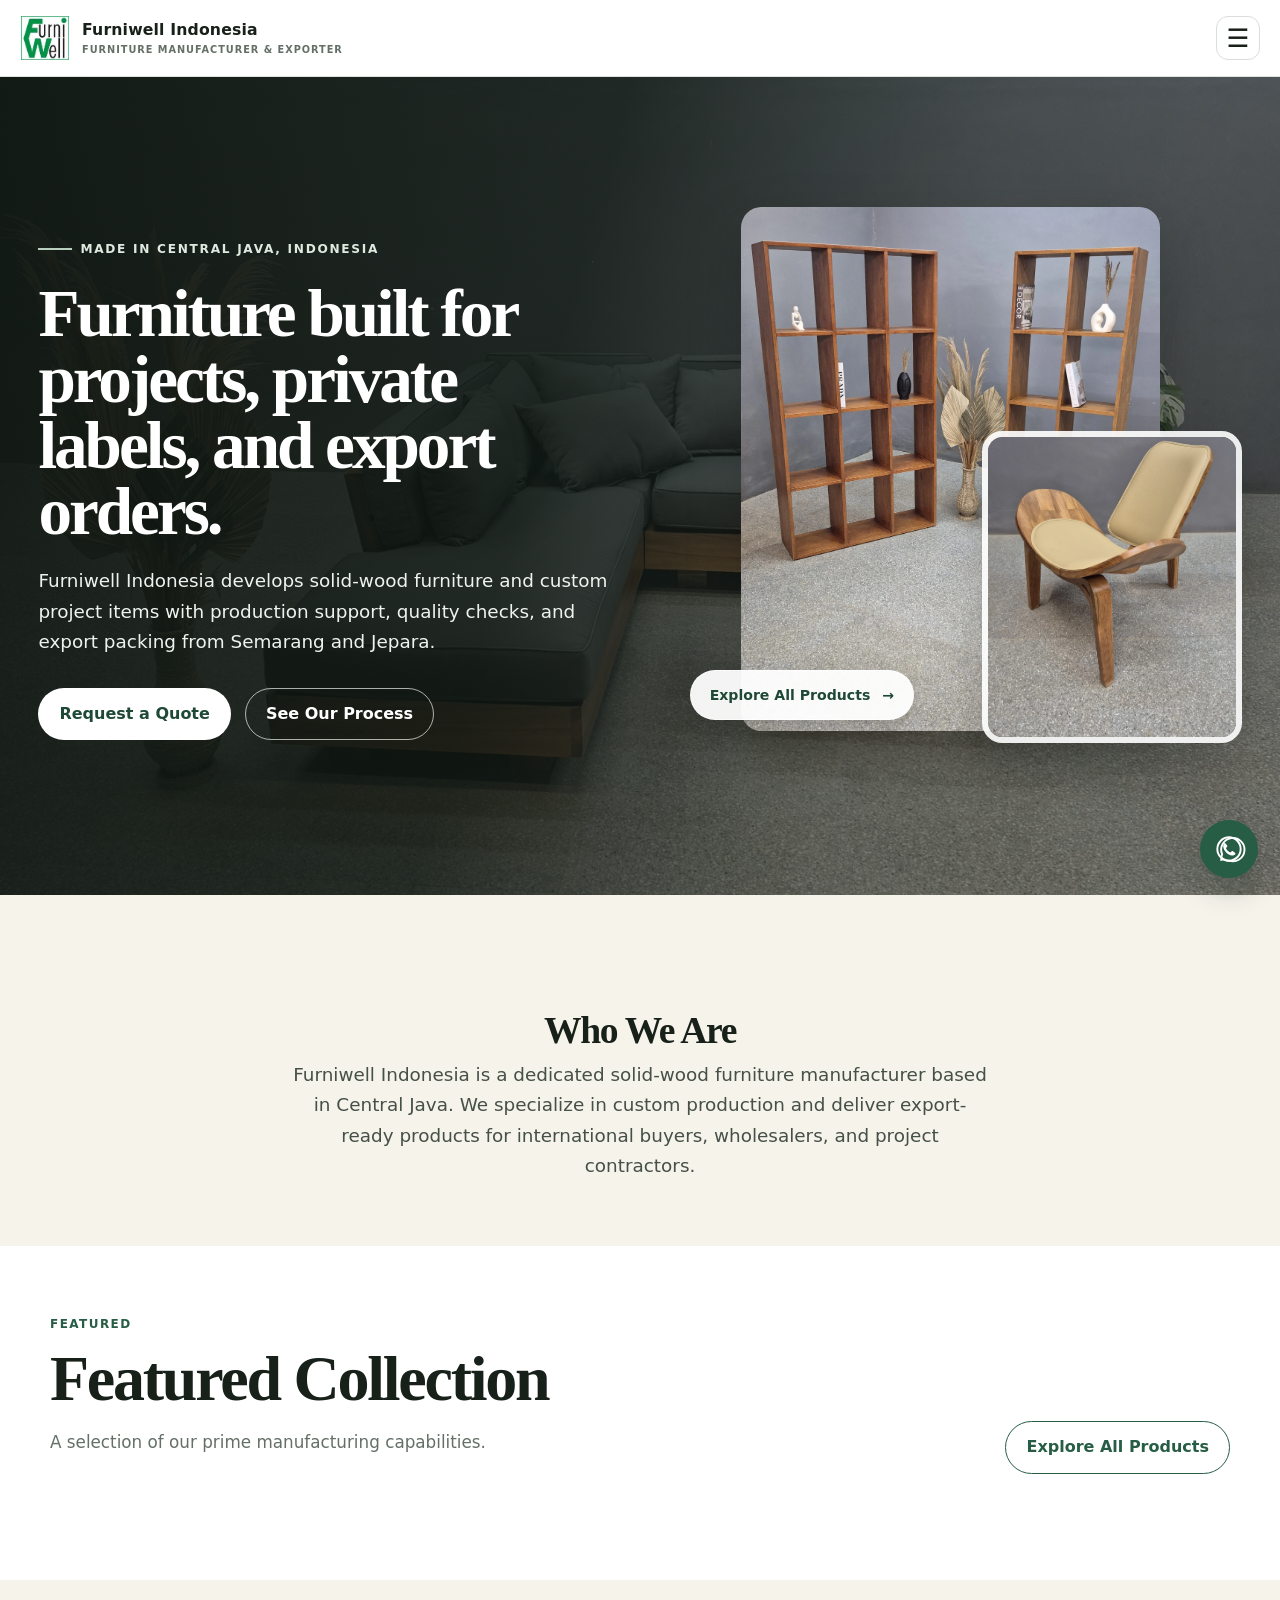
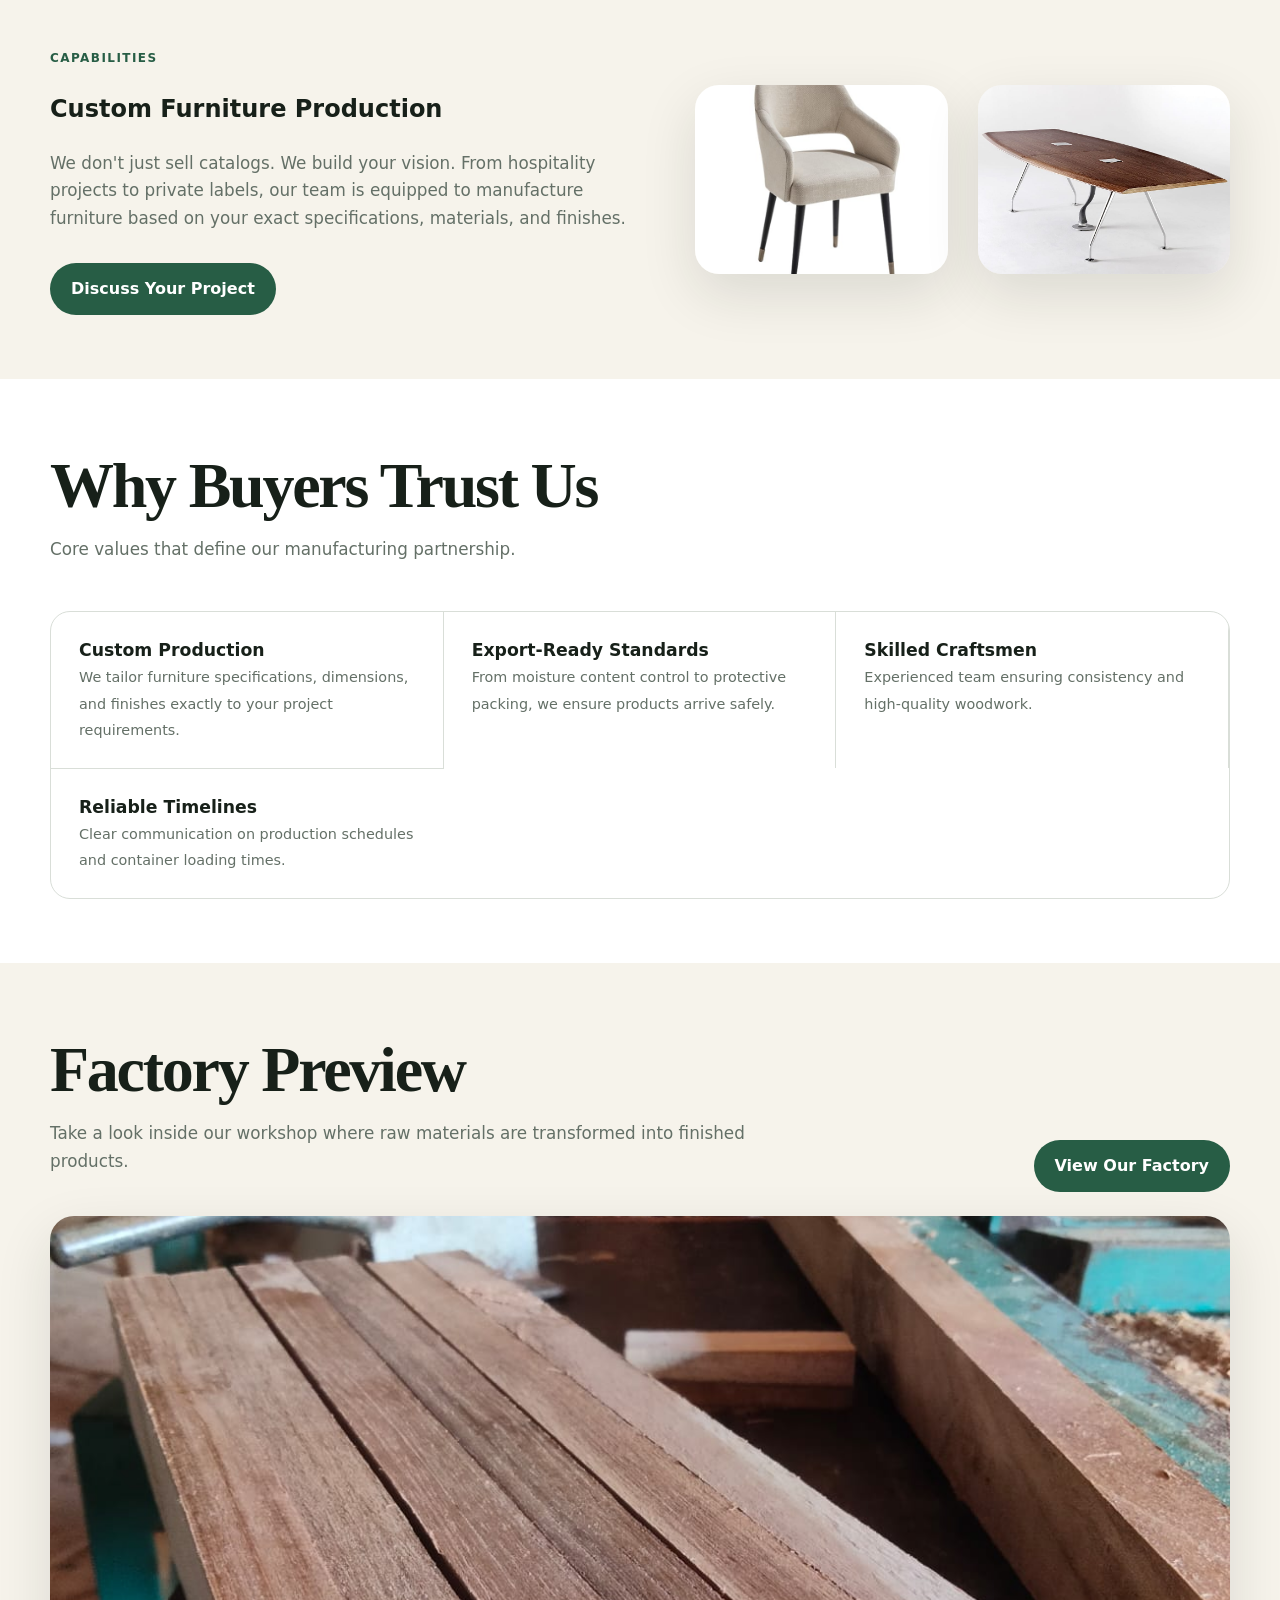
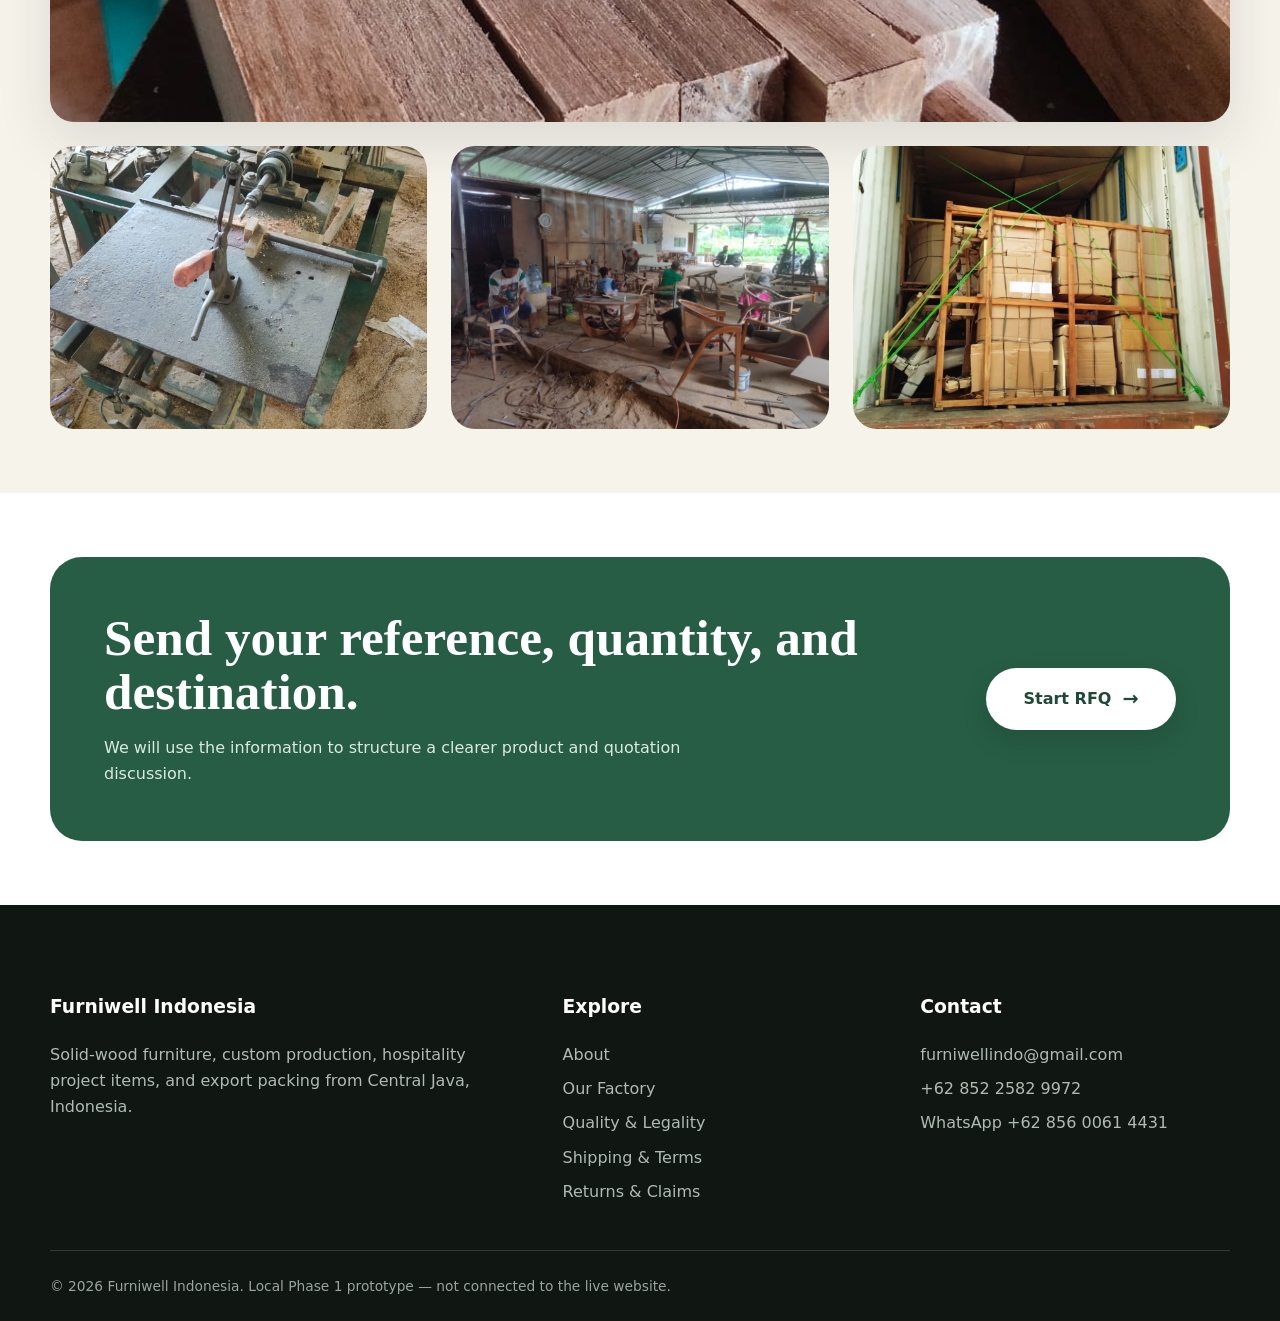
==== commit 4db05ed3: "Update penambahan foto" ====
--- a/index.html
+++ b/index.html
@@ -38,10 +38,10 @@
     </div>
     <div class="grid-2">
       <div style="border-radius: var(--radius); overflow: hidden; box-shadow: var(--shadow);">
-        <img src="assets/images/custom-furniture/kursi-cafe-custom/kursi-cafe-custom-1.jpg" alt="Custom chair manufacturing" loading="lazy" style="width: 100%; aspect-ratio: 4/3; object-fit: cover;">
+        <img src="assets/images/custom-furniture/Custom-Chair/WhatsApp Image 2026-07-02 at 21.51.29.jpeg" alt="Custom chair manufacturing" loading="lazy" style="width: 100%; aspect-ratio: 4/3; object-fit: cover;">
       </div>
       <div style="border-radius: var(--radius); overflow: hidden; box-shadow: var(--shadow);">
-        <img src="assets/images/custom-furniture/meja-makan-trembesi/meja-makan-trembesi-1.jpg" alt="Custom table manufacturing" loading="lazy" style="width: 100%; aspect-ratio: 4/3; object-fit: cover;">
+        <img src="assets/images/custom-furniture/Custom-Meeting-Table/WhatsApp Image 2026-07-02 at 21.56.57.jpeg" alt="Custom table manufacturing" loading="lazy" style="width: 100%; aspect-ratio: 4/3; object-fit: cover;">
       </div>
     </div>
   </div>
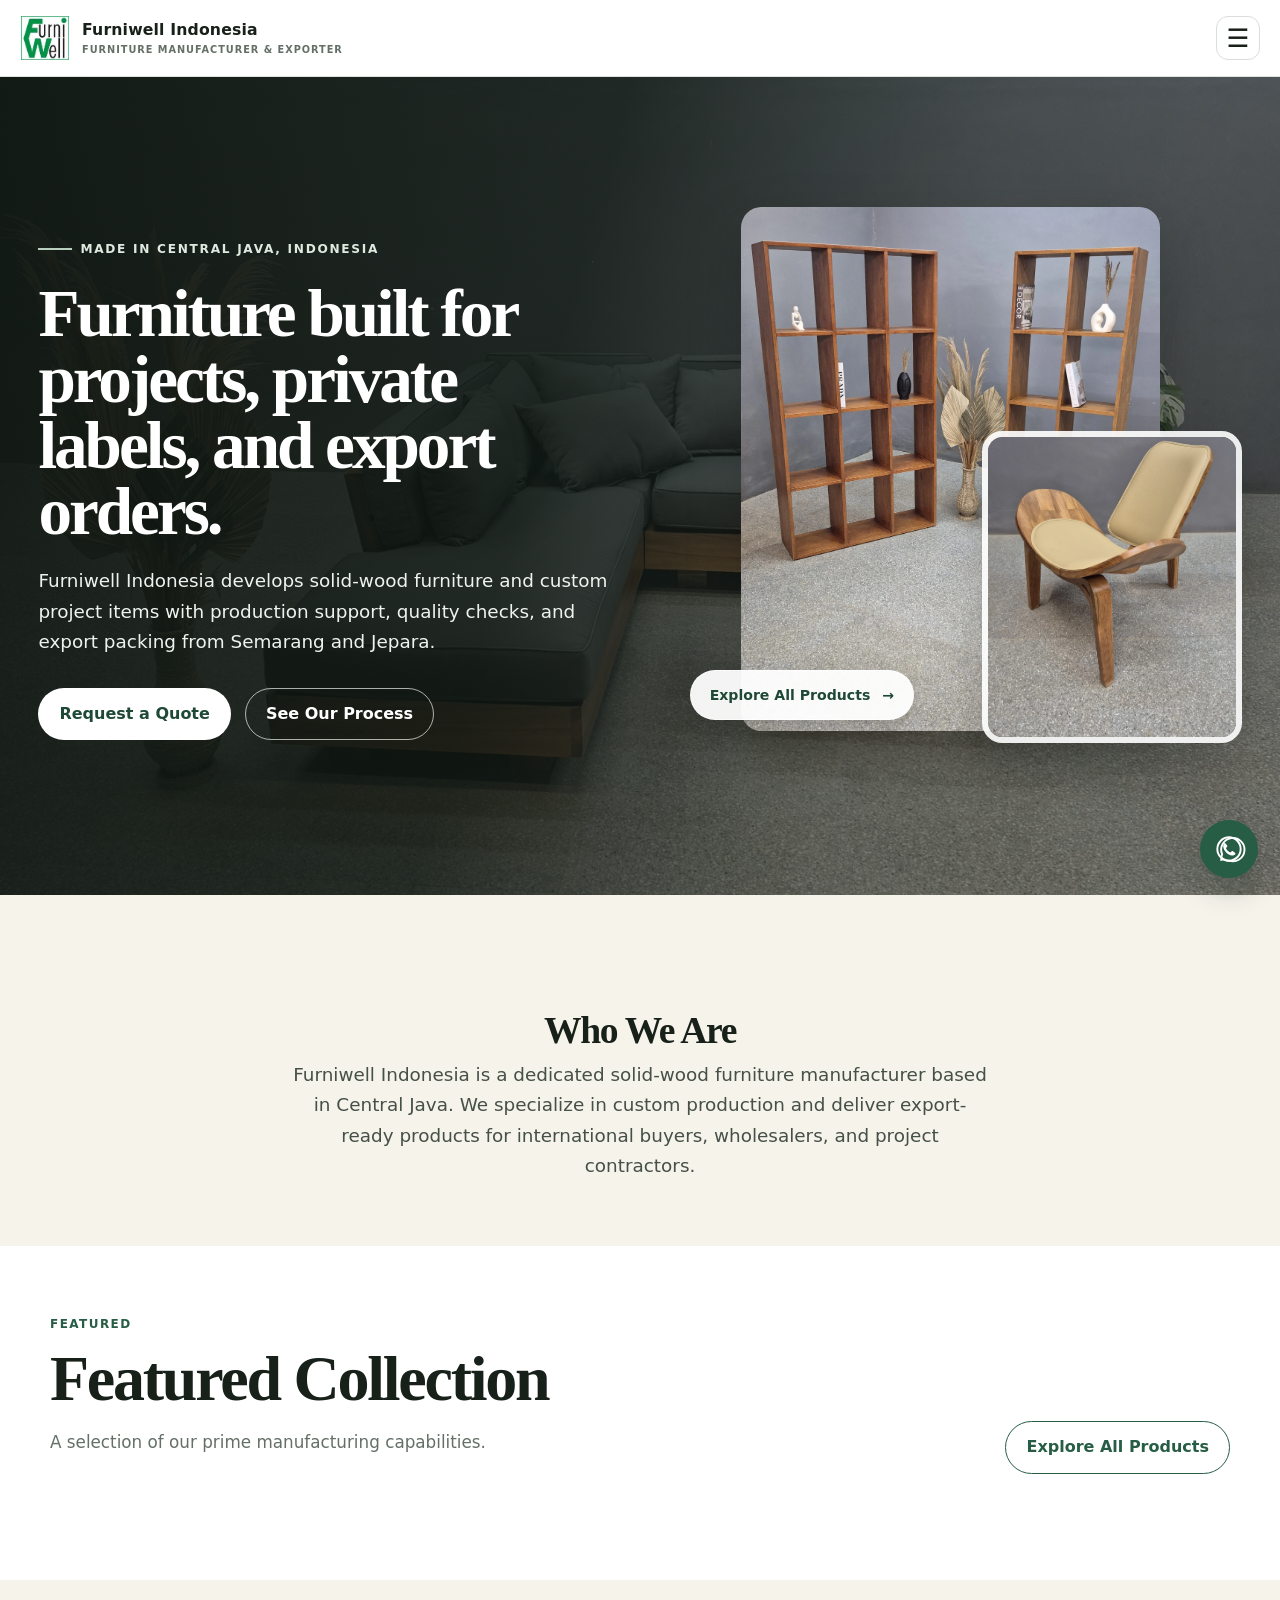
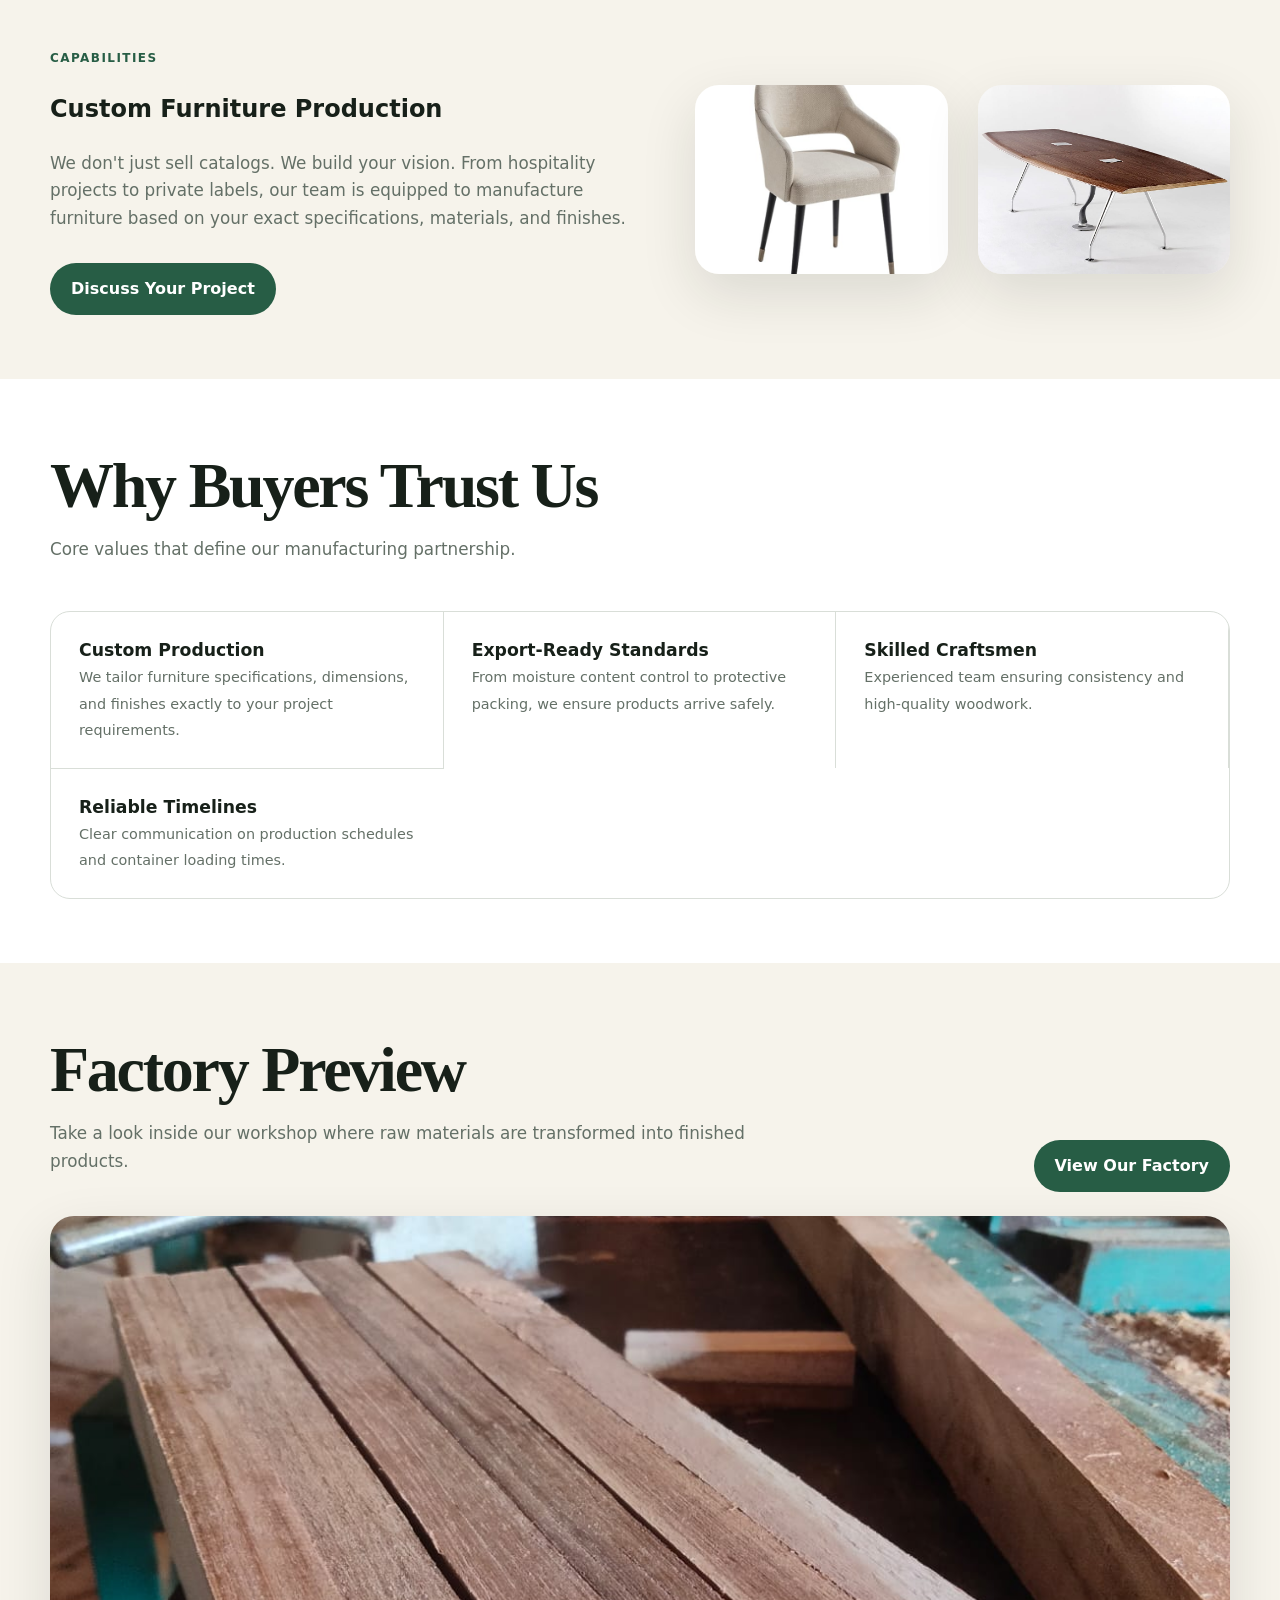
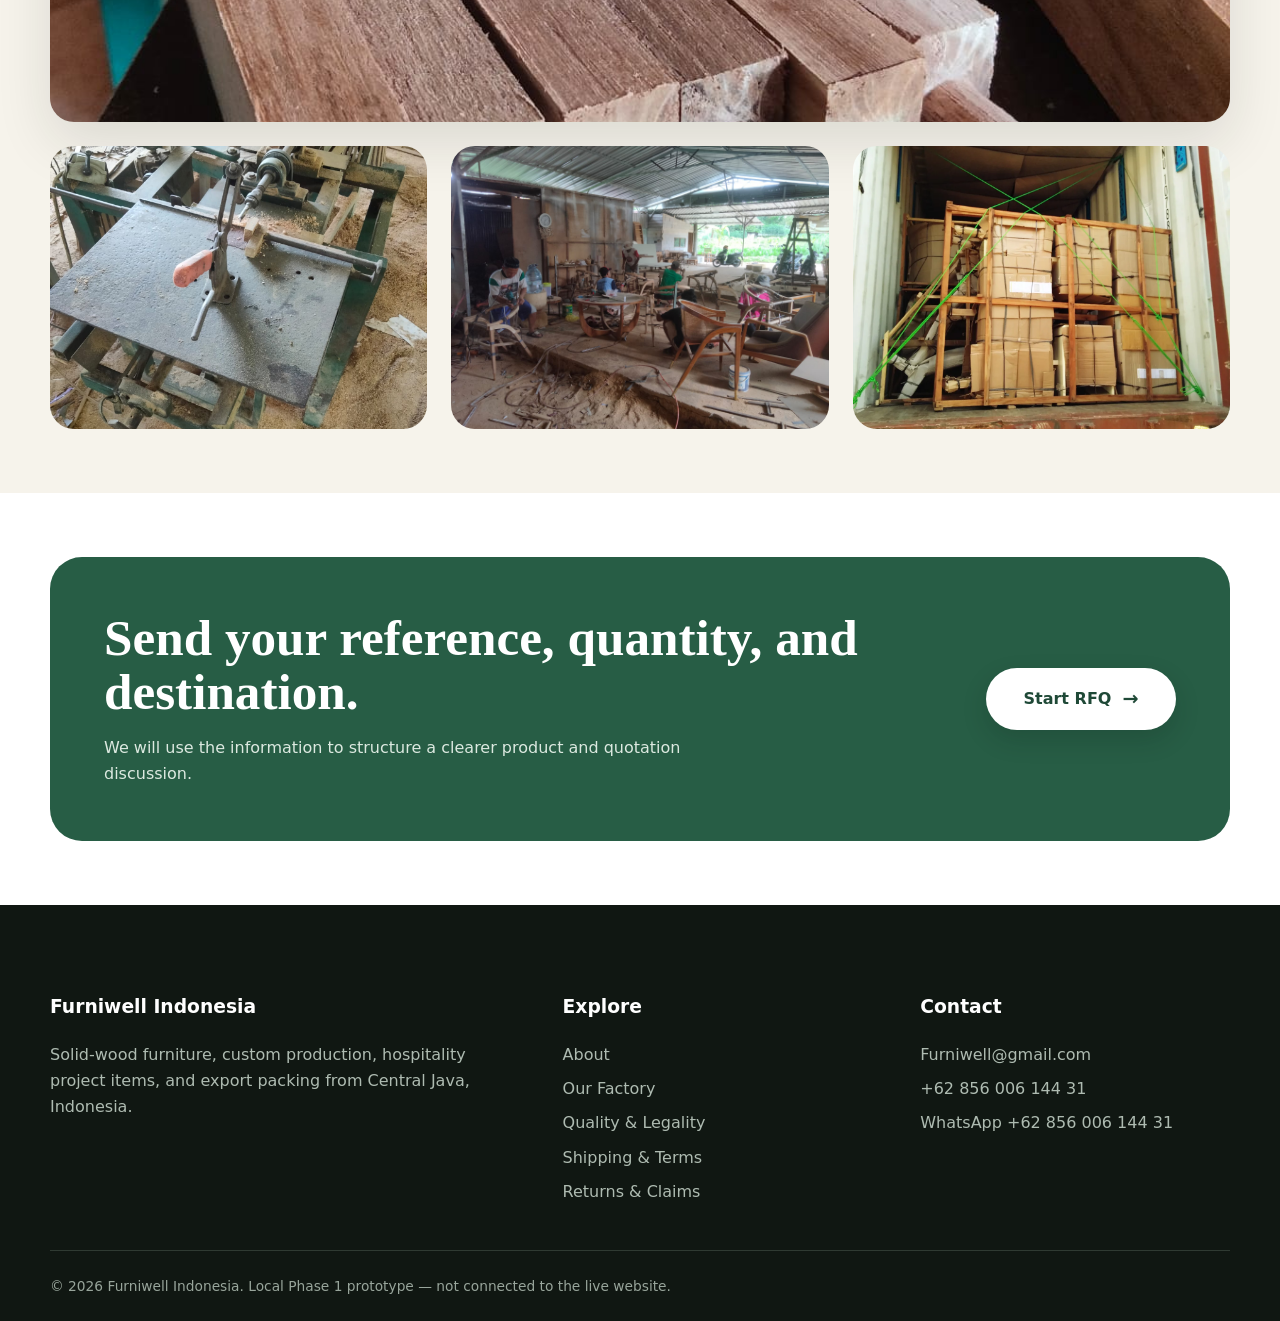
==== commit fe1381ac: "Update sortir foto" ====
--- a/index.html
+++ b/index.html
@@ -103,4 +103,4 @@
     </div>
   </div>
 </section>
-<section><div class="container cta home-rfq-cta"><div class="home-rfq-copy"><h2 data-i18n="home.finalTitle">Send your reference, quantity, and destination.</h2><p data-i18n="home.finalText">We will use the information to structure a clearer product and quotation discussion.</p></div><a class="btn btn-primary home-rfq-button" href="contact.html#rfq"><span data-i18n="home.finalCta">Start RFQ</span><span aria-hidden="true">→</span></a></div></section></main><footer class="site-footer"><div class="container"><div class="footer-grid"><div><h3>Furniwell Indonesia</h3><p data-i18n="footer.description">Solid-wood furniture, custom production, hospitality project items, and export packing from Central Java, Indonesia.</p></div><div><h3 data-i18n="footer.explore">Explore</h3><div class="footer-links"><a href="about.html" data-i18n="nav.about">About</a><a href="our-factory.html" data-i18n="nav.factory">Our Factory</a><a href="quality-legality.html" data-i18n="nav.quality">Quality &amp; Legality</a><a href="shipping-terms.html" data-i18n="nav.shipping">Shipping &amp; Terms</a><a href="returns-claims.html" data-i18n="nav.returns">Returns &amp; Claims</a></div></div><div><h3 data-i18n="footer.contact">Contact</h3><div class="footer-links"><a href="mailto:furniwellindo@gmail.com">furniwellindo@gmail.com</a><a href="tel:+6285225829972">+62 852 2582 9972</a><a href="https://wa.me/6285600614431">WhatsApp +62 856 0061 4431</a></div></div></div><div class="copyright" data-i18n="footer.copyright">© 2026 Furniwell Indonesia. Local Phase 1 prototype — not connected to the live website.</div></div></footer><a class="whatsapp-float" href="https://wa.me/6285600614431" aria-label="WhatsApp" title="WhatsApp"><svg viewBox="0 0 24 24" aria-hidden="true" focusable="false"><circle cx="12" cy="12" r="8.75"></circle><path d="M8.2 7.8c.35-.35.72-.45 1.08-.2l1.35 1.75c.2.28.18.6-.03.9l-.7.9c-.16.2-.16.43-.04.65.62 1.12 1.52 2.03 2.65 2.66.22.12.45.12.65-.04l.9-.7c.3-.22.62-.23.9-.03l1.75 1.35c.25.36.15.73-.2 1.08-.58.58-1.37.88-2.18.75-3.4-.54-6.1-3.24-6.65-6.65-.13-.8.17-1.6.75-2.18Z"></path><path d="m6.1 18.3.7-2.45A8.75 8.75 0 1 1 12 20.75a8.7 8.7 0 0 1-4.15-1.05L6.1 20.2l.5-1.9"></path></svg></a><script src="assets/js/translations.js?v=8"></script><script src="assets/js/main.js?v=8"></script></body></html>
+<section><div class="container cta home-rfq-cta"><div class="home-rfq-copy"><h2 data-i18n="home.finalTitle">Send your reference, quantity, and destination.</h2><p data-i18n="home.finalText">We will use the information to structure a clearer product and quotation discussion.</p></div><a class="btn btn-primary home-rfq-button" href="contact.html#rfq"><span data-i18n="home.finalCta">Start RFQ</span><span aria-hidden="true">→</span></a></div></section></main><footer class="site-footer"><div class="container"><div class="footer-grid"><div><h3>Furniwell Indonesia</h3><p data-i18n="footer.description">Solid-wood furniture, custom production, hospitality project items, and export packing from Central Java, Indonesia.</p></div><div><h3 data-i18n="footer.explore">Explore</h3><div class="footer-links"><a href="about.html" data-i18n="nav.about">About</a><a href="our-factory.html" data-i18n="nav.factory">Our Factory</a><a href="quality-legality.html" data-i18n="nav.quality">Quality &amp; Legality</a><a href="shipping-terms.html" data-i18n="nav.shipping">Shipping &amp; Terms</a><a href="returns-claims.html" data-i18n="nav.returns">Returns &amp; Claims</a></div></div><div><h3 data-i18n="footer.contact">Contact</h3><div class="footer-links"><a href="mailto:Furniwell@gmail.com">Furniwell@gmail.com</a><a href="tel:+6285600614431">+62 856 006 144 31</a><a href="https://wa.me/6285600614431">WhatsApp +62 856 006 144 31</a></div></div></div><div class="copyright" data-i18n="footer.copyright">© 2026 Furniwell Indonesia. Local Phase 1 prototype — not connected to the live website.</div></div></footer><a class="whatsapp-float" href="https://wa.me/6285600614431" aria-label="WhatsApp" title="WhatsApp"><svg viewBox="0 0 24 24" aria-hidden="true" focusable="false"><circle cx="12" cy="12" r="8.75"></circle><path d="M8.2 7.8c.35-.35.72-.45 1.08-.2l1.35 1.75c.2.28.18.6-.03.9l-.7.9c-.16.2-.16.43-.04.65.62 1.12 1.52 2.03 2.65 2.66.22.12.45.12.65-.04l.9-.7c.3-.22.62-.23.9-.03l1.75 1.35c.25.36.15.73-.2 1.08-.58.58-1.37.88-2.18.75-3.4-.54-6.1-3.24-6.65-6.65-.13-.8.17-1.6.75-2.18Z"></path><path d="m6.1 18.3.7-2.45A8.75 8.75 0 1 1 12 20.75a8.7 8.7 0 0 1-4.15-1.05L6.1 20.2l.5-1.9"></path></svg></a><script src="assets/js/translations.js?v=8"></script><script src="assets/js/main.js?v=8"></script></body></html>
